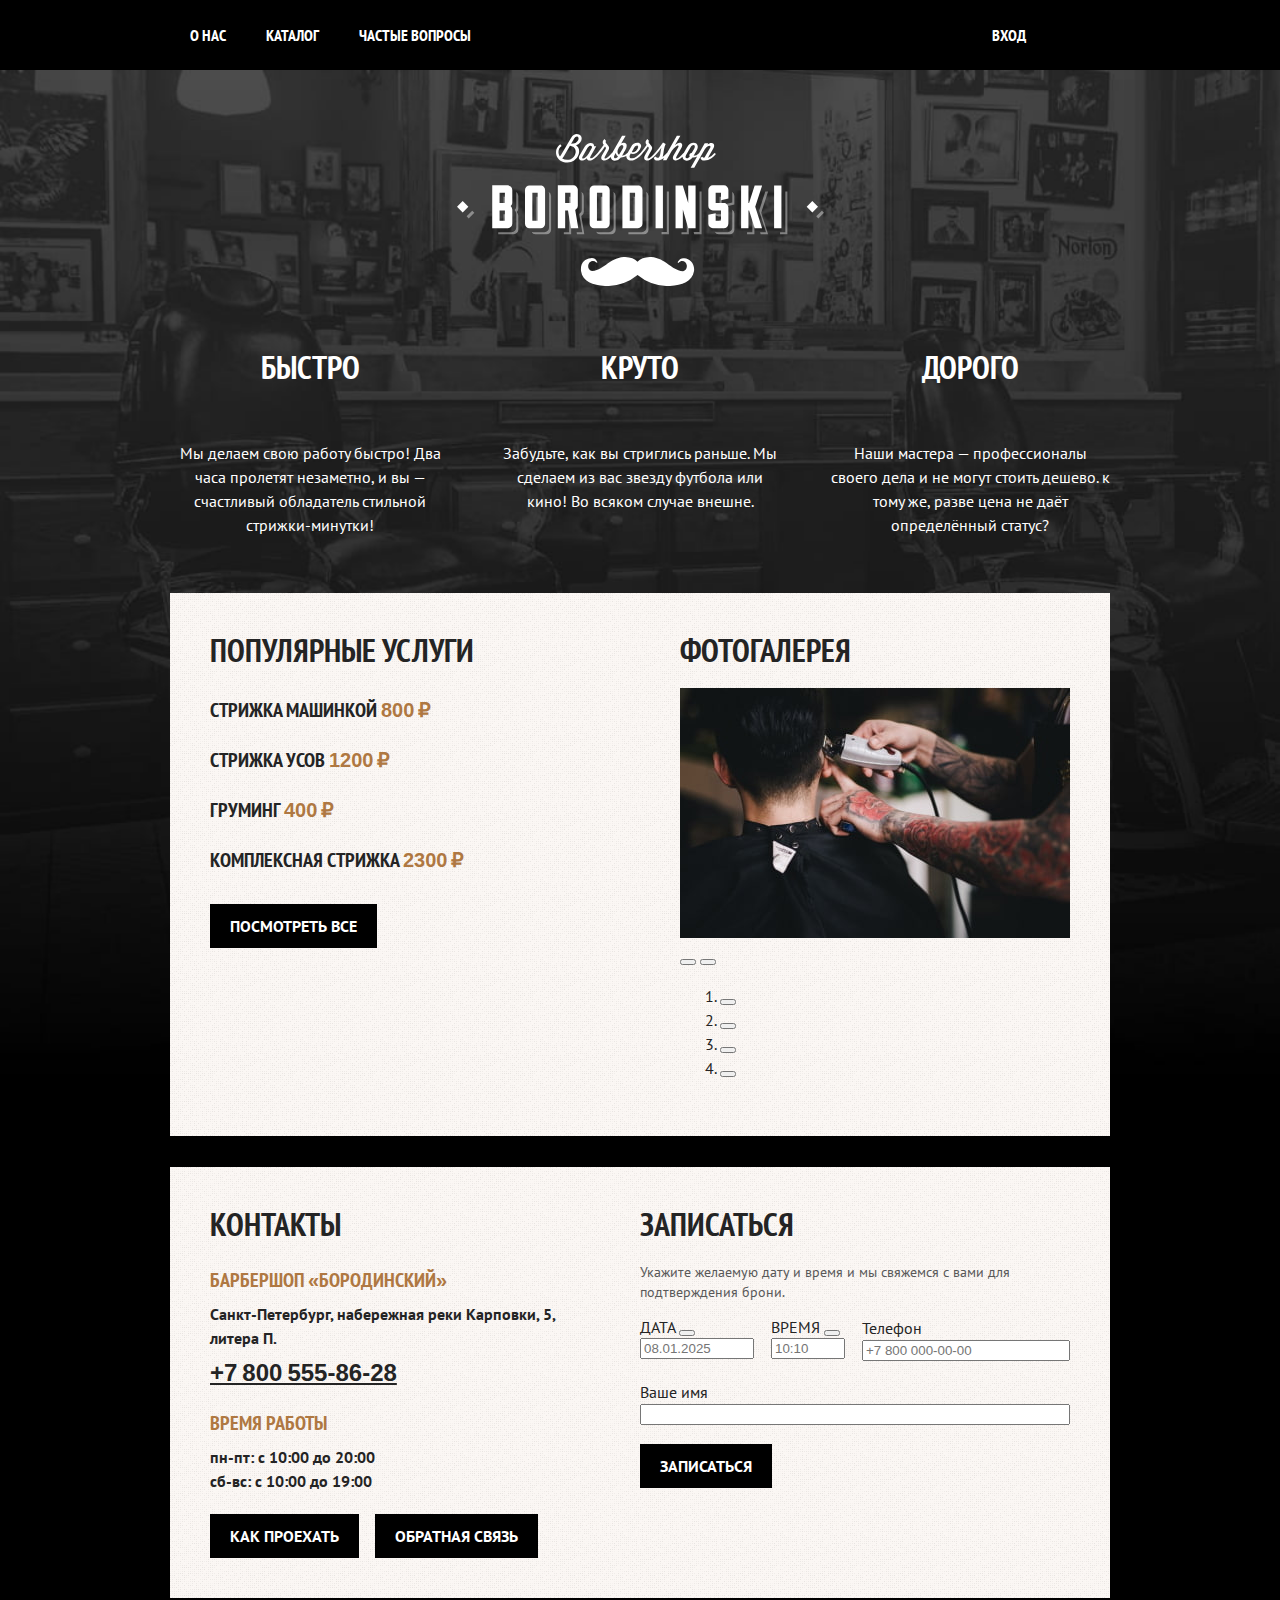
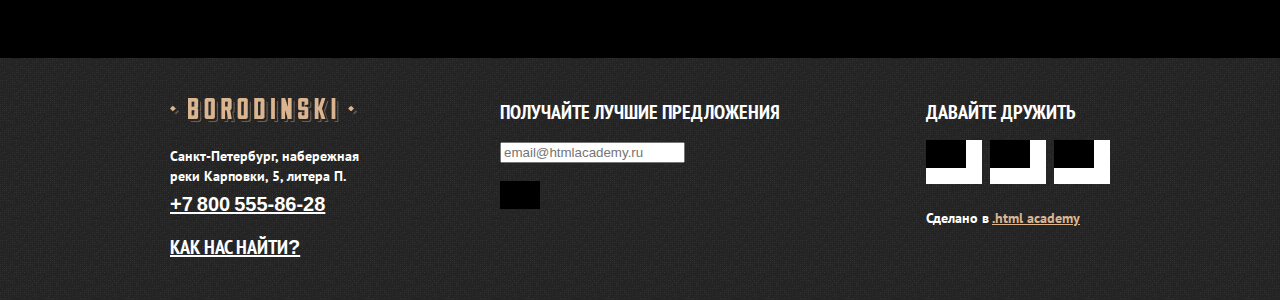
==== index.html @ 22f0affa "Update styles index.html and add icons site" ====
<!DOCTYPE html>
<html lang="ru">

<head>
  <meta charset="utf-8">
  <title>HTML Academy: Barbershop</title>
  <link rel="stylesheet" href="styles/style.css">
</head>

<body>
  <header class="page-header">
    <nav class="navigation">
      <ul class="navigation-list">
        <li class="navigation-item">
          <a class="navigation-link" href="about.html">О нас</a>
        </li>
        <li class="navigation-item">
          <a class="navigation-link" href="catalog.html">Каталог</a>
        </li>
        <li class="navigation-item">
          <a class="navigation-link" href="faq.html">Частые вопросы</a>
        </li>
      </ul>
      <ul class="navigation-list navigation-user">
        <li class="navigation-item">
          <a class="navigation-link" href="#">
            <span class="visually-hidden">Поиск</span>
          </a>
        </li>
        <li class="navigation-item">
          <a class="navigation-link" href="#">
            <span class="visually-hidden">Корзина</span>
          </a>
        </li>
        <li class="navigation-item">
          <a class="navigation-link" href="#">Вход</a>
        </li>
      </ul>
    </nav>
  </header>
  <main class="main-index main-container">
    <div class="page-container">
      <h1 class="visually-hidden">Барбершоп &laquo;Бородинский&raquo;</h1>
      <img class="logo" src="img/logo/logo-full-white.svg" width="367" height="152"
        alt="Логотип Барбершопа Бородинский">
      <section class="adventages">
        <h2 class="visually-hidden">Преимущества</h2>
        <ul class="adventages-list">
          <li class="adventages-item">
            <h3 class="adventages-title">Быстро</h3>
            <p class="adventages-description">Мы делаем свою работу быстро! Два часа пролетят незаметно, и вы —
              счастливый обладатель стильной стрижки-минутки!</p>
          </li>
          <li class="adventages-item">
            <h3 class="adventages-title">Круто</h3>
            <p class="adventages-description">Забудьте, как вы стриглись раньше. Мы сделаем из вас звезду футбола или
              кино!
              Во всяком случае внешне.</p>
          </li>
          <li class="adventages-item">
            <h3 class="adventages-title">Дорого</h3>
            <p class="adventages-description">Наши мастера — профессионалы своего дела и не могут стоить дешево. к тому
              же, разве цена не даёт определённый статус?</p>
          </li>
        </ul>
      </section>
      <div class="index-columns">
        <section class="services">
          <h2 class="services-title">Популярные услуги</h2>
          <ul class="services-list">
            <li class="services-item">
              <span class="services-name">Стрижка машинкой</span>
              <b class="services-price">800 ₽</b>
            </li>
            <li class="services-item">
              <span class="services-name">Стрижка усов</span>
              <b class="services-price">1200 ₽</b>
            </li>
            <li class="services-item">
              <span class="services-name">Груминг</span>
              <b class="services-price">400 ₽</b>
            </li>
            <li class="services-item">
              <span class="services-name">Комплексная стрижка</span>
              <b class="services-price">2300 ₽</b>
            </li>
          </ul>
          <a class="button button-all" href="#">Посмотреть все</a>
        </section>
        <section class="gallery">
          <h2 class="gallery-title">Фотогалерея</h2>
          <img class="slider-image" src="img/gallery/gallery.jpg" width="390" height="250" alt="Примеры работ">
          <button class="slider-button slider-prev" type="button">
            <span class="visually-hidden">Предыдущее фото</span>
          </button>
          <button class="slider-button slider-next" type="button">
            <span class="visually-hidden">Следующее фото</span>
          </button>
          <ol class="slider-pagination">
            <li class="slider-pagination-item">
              <button class="slider-pagination-button slider-pagination-button-current" type="button">
                <span class="visually-hidden">1 фото</span>
              </button>
            </li>
            <li class="slider-pagination-item">
              <button class="slider-pagination-button" type="button">
                <span class="visually-hidden">2 фото</span>
              </button>
            </li>
            <li class="slider-pagination-item">
              <button class="slider-pagination-button" type="button">
                <span class="visually-hidden">3 фото</span>
              </button>
            </li>
            <li class="slider-pagination-item">
              <button class="slider-pagination-button" type="button">
                <span class="visually-hidden">4 фото</span>
              </button>
            </li>
          </ol>
        </section>
      </div>
      <div class="index-columns">
        <section class="contacts">
          <h2 class="contacts-title">Контакты</h2>
          <h3 class="contacts-subtitle">Барбершоп &laquo;Бородинский&raquo;</h3>
          <adress class="contacts-adress">
            <p class="contacts-adress-text">Санкт-Петербург, набережная реки Карповки, 5, литера&nbsp;П.</p>
            <a class="contacts-phone" href="tel:88005558628">+7&nbsp;800 555-86-28</a>
          </adress>
          <h3 class="contacts-subtitle">Время работы</h3>
          <ul class="contacts-shedule">
            <li class="contacts-shedule-item">пн-пт: с
              <time datetime="10:00+03:00">10:00</time> до
              <time datetime="20:00+03:00">20:00</time>
            </li>
            <li class="contacts-shedule-item">сб-вс: с
              <time datetime="10:00+03:00">10:00</time> до
              <time datetime="19:00+03:00">19:00</time>
            </li>
          </ul>
          <p class="contacts-buttons">
            <a class="button" href="#">Как проехать</a>
            <a class="button button-feedback" href="#">Обратная связь</a>
          </p>
        </section>
        <section class="appointment">
          <h2 class="appointment-title">Записаться</h2>
          <p class="appointment-text">Укажите желаемую дату и время и мы свяжемся с вами для подтверждения брони.</p>
          <form class="appointment-form" action="https://echo.htmlacademy.ru/" method="post">
            <p class="field-group appointment-form-date">
              <span class="form-label form-label-icon">
                <label for="appointment-date">Дата</label>
                <button class="info" type="button">
                  <span class="visually-hidden">Посмотреть дополнительную информацию</span>
                </button>
              </span>
              <input id="appointment-date" type="text" name="appointment-date" placeholder="08.01.2025">
            </p>
            <p class="field-group appointment-form-time">
              <span class="form-label form-label-icon">
                <label for="appointment-time">Время</label>
                <button class="info" type="button">
                  <span class="visually-hidden">Посмотреть дополнительную информацию</span>
                </button>
              </span>
              <input id="appointment-time" type="text" name="appointment-time" placeholder="10:10">
            </p>
            <p class="field-group appointment-form-phone">
              <label for="appointment-phone">Телефон</label>
              <input id="appointment-phone" type="text" name="appointment-phone" placeholder="+7 800 000-00-00">
            </p>
            <p class="field-group appointment-form-name">
              <label for="appointment-name">Ваше имя</label>
              <input id="appointment-name" type="text" name="appointment-name">
            </p>
            <button class="button appointment-submit" type="submit">Записаться</button>
          </form>
        </section>
      </div>
    </div>
  </main>
  <footer class="page-footer">
    <div class="page-footer-container">
      <section class="footer-contacts">
        <h2 class="visually-hidden">Контакты</h2>
        <img class="footer-contacts-logo" src="img/logo/logo-short-light.png" width="187" height="24"
          alt="Логотип Барбершопа Бородинский">
        <adress class="footer-contacts-adress">
          <p class="about-text">Санкт-Петербург, набережная реки Карповки, 5, литера&nbsp;П.</p>
          <a class="footer-contacts-adress-phone" href="tel:88005558628">+7&nbsp;800 555-86-28</a>
        </adress>
        <a class="footer-contacts-map-link" href="#">Как нас найти?</a>
      </section>
      <section class="newsletter">
        <h2 class="page-footer-title">Получайте лучшие предложения</h2>
        <form class="newsletter-form" action="https://echo.htmlacademy.ru/" method="post">
          <p class="newsletter-email">
            <label class="visually-hidden" for="newsletter-email">Email</label>
            <input class="field" id="newsletter-email" type="email" name="newsletter-email"
              placeholder="email@htmlacademy.ru" required>
          </p>
          <button class="button newsletter-button" type="submit">
            <span class="visually-hidden">Отправить</span>
          </button>
        </form>
      </section>
      <section class="footer-social">
        <h2 class="page-footer-title">Давайте дружить</h2>
        <ul class="footer-social-list">
          <li class="footer-social-item">
            <a class="button" href="#">
              <span class="visually-hidden">Твиттер</span>
            </a>
          </li>
          <li class="footer-social-item">
            <a class="button" href="#">
              <span class="visually-hidden">ВКонтакте</span>
            </a>
          </li>
          <li class="footer-social-item">
            <a class="button" href="#">
              <span class="visually-hidden">Инстаграм</span>
            </a>
          </li>
        </ul>
        <p class="about-text">Сделано в <a class="htmlacademy-link" href="https://htmlacademy.ru/">.html academy</a></p>
      </section>
    </div>
  </footer>
</body>

</html>
---- styles/style.css ----
@font-face {
  font-family: "PT Sans";
  font-style: normal;
  font-weight: 400;
  src: url(../fonts/ptsans/ptsans-400.woff2) format("woff2");
  font-display: swap;

}

@font-face {
  font-family: "PT Sans";
  font-style: bold;
  font-weight: 700;
  src: url(../fonts/ptsans/ptsans-700.woff2) format("woff2");
  font-display: swap;
}

@font-face {
  font-family: "PT Sans";
  font-style: italic;
  font-weight: 400;
  src: url(../fonts/ptsans/ptsans-400-italic.woff2) format("woff2");
}

@font-face {
  font-family: "PT Sans";
  font-style: italic;
  font-weight: 700;
  src: url(../fonts/ptsans/ptsans-700-italic.woff2) format("woff2");
  font-display: swap;
}

@font-face {
  font-family: "PT Sans Narrow";
  font-style: normal;
  font-weight: 700;
  src: url(../fonts/ptsans/ptsansNarrow-700.woff2) format("woff2");
  font-display: swap;
}

html {
  height: 100%;
}

body {
  /* width: 1020px; */
  min-height: 100%;
  display: flex;
  flex-direction: column;
  margin: 0 auto;
  font-family: "PT Sans", sans-serif;
  font-size: 16px;
  line-height: 24px;
  color: #242424;
  background-color: #FBF7F4;
}

.visually-hidden {
  position: absolute;
  width: 1px;
  height: 1px;
  margin: -1px;
  padding: 0;
  border: 0;
  clip: rect(0 0 0 0);
  overflow: hidden;
}

.button {
  display: inline-block;
  padding: 14px 20px;
  border: none;
  font-family: inherit;
  font-size: 16px;
  line-height: 16px;
  font-weight: 700;
  text-align: center;
  color: #ffffff;
  background-color: #000000;
  text-decoration: none;
  text-transform: uppercase;
  cursor: pointer;
}

.button-light {
  color: #242424;
  background-color: #FFFFFF;
}

.button + .button {
  margin-left: 12px;
}

.page-header {
  color: #ffffff;
  background-color: #000000;
}

.navigation {
  display: flex;
  align-items: center;
  width: 940px;
  margin: 0 auto;
}

.navigation-logo {
  width: 140px;
  margin-right: 100px;
}

.navigation-list {
  display: flex;
  flex-wrap: wrap;
  align-content: center;
  list-style-type: none;
  width: 430px;
  margin: 0;
  padding: 0;
}


.navigation-user {
  max-width: 250px;
  margin-left: auto;
}

.navigation-user .navigation-link {
  min-width: 16px;
  min-height: 22px;
}

.navigation-link {
  display: block;
  padding: 24px 20px;
  font-family: "PT Sans Narrow", sans-serif;
  font-weight: 700;
  line-height: 22px;
  text-align: center;
  color: inherit;
  background-color: inherit;
  text-decoration: none;
  text-transform: uppercase;
}

.main-container {
  flex-grow: 1;
  padding-top: 64px;
  padding-bottom: 60px;
}

.main-index {
  color: #ffffff;
  background-color: #000000;
  background-image: url(../img/bg/alwin-kroon.jpg);
  background-size: 100% auto;
  background-repeat: no-repeat;
}

.main-inner {
  padding-top: 40px;
  color: #242424;
  background-color: #FBF7F4;
  background-image: url(../img/bg/noisy-texture-80x80.png);
}

.page-container {
  width: 940px;
  margin: 0 auto;
}

.logo {
  display: block;
  margin: 0 auto 64px;
}

.adventages {
  margin-bottom: 56px;
}

.adventages-list {
  margin: 0;
  padding: 0;
  list-style-type: none;
  display: flex;
  justify-content: space-between;
  text-align: center;
}

.adventages-item {
  width: 280px;
}

.adventages-title {
  margin: 0 0 56px;
  font-family: "PT Sans Narrow", sans-serif;
  font-size: 32px;
  line-height: 35px;
  text-transform: uppercase;
}

.adventages-description {
  margin: 0;
}

.index-columns {
  display: flex;
  justify-content: space-between;
  margin-bottom: 31px;
  padding: 40px;
  color: #242424;
  background-color: #FBF7F4;
  background-image: url(../img/bg/noisy-texture-80x80.png);
}

.index-columns:last-of-type {
  margin-bottom: 0;
}

.services {
  width: 390px;
  text-transform: uppercase;
}

.services-title {
  font-family: "PT Sans Narrow", sans-serif;
  margin: 0;
  margin-bottom: 28px;
  font-size: 32px;
  font-weight: 700;
  line-height: 35px;
}

.services-list {
  font-family: "PT Sans Narrow", sans-serif;
  margin: 0;
  margin-bottom: 30px;
  padding: 0;
  list-style-type: none;
  font-size: 20px;
  line-height: 28px;
  font-weight: 700;
}

.services-item:not(:last-of-type) {
  margin-bottom: 22px;
}

.services-price {
  color: #AF7842;
}

.gallery {
  width: 390px;
}

.gallery-title {
  margin: 0;
  margin-bottom: 20px;
  font-family: "PT Sans Narrow", sans-serif;
  font-size: 32px;
  font-weight: 700;
  line-height: 35px;
  text-transform: uppercase;
}

.contacts {
  width: 350px;
  font-weight: 700;
}

.contacts-title {
  margin: 0;
  margin-bottom: 24px;
  font-family: "PT Sans Narrow", sans-serif;
  font-size: 32px;
  line-height: 35px;
  font-weight: 700;
  text-transform: uppercase;
}

.contacts-subtitle {
  margin-top: 0;
  margin-bottom: 8px;
  font-family: "PT Sans Narrow", sans-serif;
  font-size: 20px;
  line-height: 28px;
  text-transform: uppercase;
  color: #AF7842;
}

.contacts-subtitle:not(:first-of-type) {
  margin-top: 22px;
}

.contacts-adress {
  font-style: normal;
}

.contacts-adress-text {
  margin: 0;
  margin-bottom: 8px;
}

.contacts-phone {
  font-family: "PT Sans Narrow", sans-serif;
  font-size: 24px;
  line-height: 29px;
  text-decoration-line: underline;
  text-transform: uppercase;
  color: #242424;
}

.contacts-shedule {
  margin: 0;
  padding: 0;
  list-style-type: none;
}

.contacts-buttons {
  margin-top: 21px;
  margin-bottom: 0;
}

.appointment {
  width: 430px;
}

.appointment-title {
  margin: 0;
  margin-bottom: 20px;
  font-family: "PT Sans Narrow", sans-serif;
  font-size: 32px;
  line-height: 35px;
  font-weight: 700;
  text-transform: uppercase;
}

.appointment-text {
  margin-top: 0;
  font-size: 14px;
  line-height: 20px;
  color: #595959;
}

.appointment-form {
  display: grid;
  grid-template-columns: 114px 74px 208px;
  gap: 19px 17px;
}

.field-group {
  margin: 0;
  display: flex;
  flex-direction: column;
}

.form-label {
  font-size: 16px;
  line-height: 22px;
  text-transform: uppercase;
}

.appointment-form-name {
  grid-column: 1/-1;
}

.appointment-submit {
  grid-column: 1/-1;
  justify-self: start;
}

.page-footer {
  font-size: 14px;
  font-weight: 700;
  color: #ffffff;
  background-color: #242424;
  background-image: url(../img/bg/noisy-texture-80x80.png);
  background-repeat: repeat;
}

.page-footer a {
  color: #ffffff;
}

.page-footer-container {
  display: flex;
  width: 940px;
  margin: 0 auto;
  padding: 40px 0;
}

.footer-contacts {
  width: 200px;
  margin-right: 130px;
}

.footer-contacts-logo {
  display: block;
  margin-bottom: 24px;
}

.footer-contacts-adress {
  font-style: normal;
}

.footer-contacts-adress p {
  margin-top: 0;
  margin-bottom: 4px;
  font-size: 14px;
  line-height: 20px;
  font-weight: 700;
  color: #ffffff;
}

.footer-contacts-adress-phone {
  font-family: "PT Sans Narrow", sans-serif;
  font-size: 20px;
  font-weight: 700;
  line-height: 28px;
  text-decoration: underline;
  text-transform: uppercase;
}

.footer-contacts-map-link {
  display: block;
  margin-top: 16px;
  font-family: "PT Sans Narrow", sans-serif;
  font-size: 20px;
  font-weight: 700;
  line-height: 26px;
  text-decoration: underline;
  text-transform: uppercase;
}

.footer-social {
  max-width: 190px;
  margin-left: auto;
}

.footer-social-list {
  display: flex;
  flex-wrap: wrap;
  margin: 0;
  padding: 0;
  list-style-type: none;
}

.footer-social-item {
  width: 56px;
  height: 44px;
  margin-right: 8px;
  margin-bottom: 8px;
  background-color: #fff;
}

.footer-social-item:nth-of-type(3n) {
  margin-right: 0;
}

.page-footer-title {
  margin-top: 0;
  margin-bottom: 14px;
  font-family: "PT Sans Narrow", sans-serif;
  font-size: 20px;
  line-height: 28px;
  font-weight: 700;
  color: #ffffff;
  text-transform: uppercase;
}

.page-footer .htmlacademy-link {
  font-size: 14px;
  color: #DBB590;
}

.inner-header-title {
  margin: 0 0 15px;
  font-size: 32px;
  line-height: 35px;
  text-transform: uppercase;
}

.breadcrumbs {
  display: flex;
  flex-wrap: wrap;
  margin: 0;
  padding: 0;
  list-style-type: none;
  color: #242424;
}

.breadcrumbs-item:not(:last-of-type) {
  margin-right: 30px;
}

.breadcrumbs-link {
  color: inherit;
  font-family: inherit;
  font-size: 16px;
  line-height: 22px;
  font-weight: 400;
}

.catalog-products {
  display: flex;
}

.catalog-filter {
  width: 220px;
  margin-right: 20px;
}

.catalog-filter-title {
  font-size: 20px;
  line-height: 28px;
  font-weight: 700;
  color: #000000;
  text-transform: uppercase;
}

.control-label {
  font-weight: 700;
}

.catalog-right-column {
  width: 700px;
}

.sorting-container {
  display: flex;
  flex-wrap: wrap;
  align-items: center;
  padding: 16px;
  color: #242424;
  background-color: #FFFFFF;
}

.sorting-type {
  margin-right: auto;
}

.sorting-container .button {
  width: 56px;
  height: 44px;
}

.product-list {
  display: grid;
  grid-template-columns: repeat(3, 220px);
  gap: 20px;
  margin: 0;
  padding: 0;
  list-style-type: none;
}

.product-card {
  display: grid;
  grid-template-columns: 16px 188px 16px;
  grid-template-rows: 200px min-content auto min-content 16px;
  background-color: #FFFFFF;
}

.product-card > * {
  grid-column: 2/3;
}

.product-card-image-link {
  grid-column: 1/-1;
}

.product-card-image {
  min-height: 100%;
  object-fit: cover;
}

.product-card-title-link {
  text-decoration: none;
  margin-top: 16px;
  margin-bottom: 8px;
}

.product-card-title {
  margin: 0;
  color: #000000;
  font-weight: 700;
}

.product-card-price {
  font-family: "PT Sans Narrow", sans-serif;
  font-size: 24px;
  line-height: 29px;
  font-weight: 700;
  text-transform: uppercase;
  color: #814B18;
}

.product-card-button {
  margin-top: 16px;
  padding: 14px 65px;
}

.pagination-container {
  display: flex;
  padding: 16px;
  background-color: #FFFFFF;
}

.pagination {
  display: flex;
  flex-wrap: wrap;
  margin: 0;
  padding: 0;
  list-style-type: none;
}

.pagination-item {
  padding: 0;
  margin-right: 8px;
}

.pagination-item:last-of-type {
  margin-right: 0;
}

.pagination-link {
  display: block;
  width: 50px;
  height: 44px;
  color: #FFFFFF;
  background-color: #000000;
  text-decoration: none;
  text-transform: uppercase;
  line-height: 16px;
  font-weight: 700;
  padding: 14px 20px;
  box-sizing: border-box;
}

.pagination-current {
  color: #242424;
  background-color: #FFFFFF;
}

.pagination-disabled {
  background-color: #595959;
}

.pagination-show-more {
  margin-left: auto;
  padding: 14px 20px;
}

.pagination-prev,
.pagination-next {
  position: relative;
}
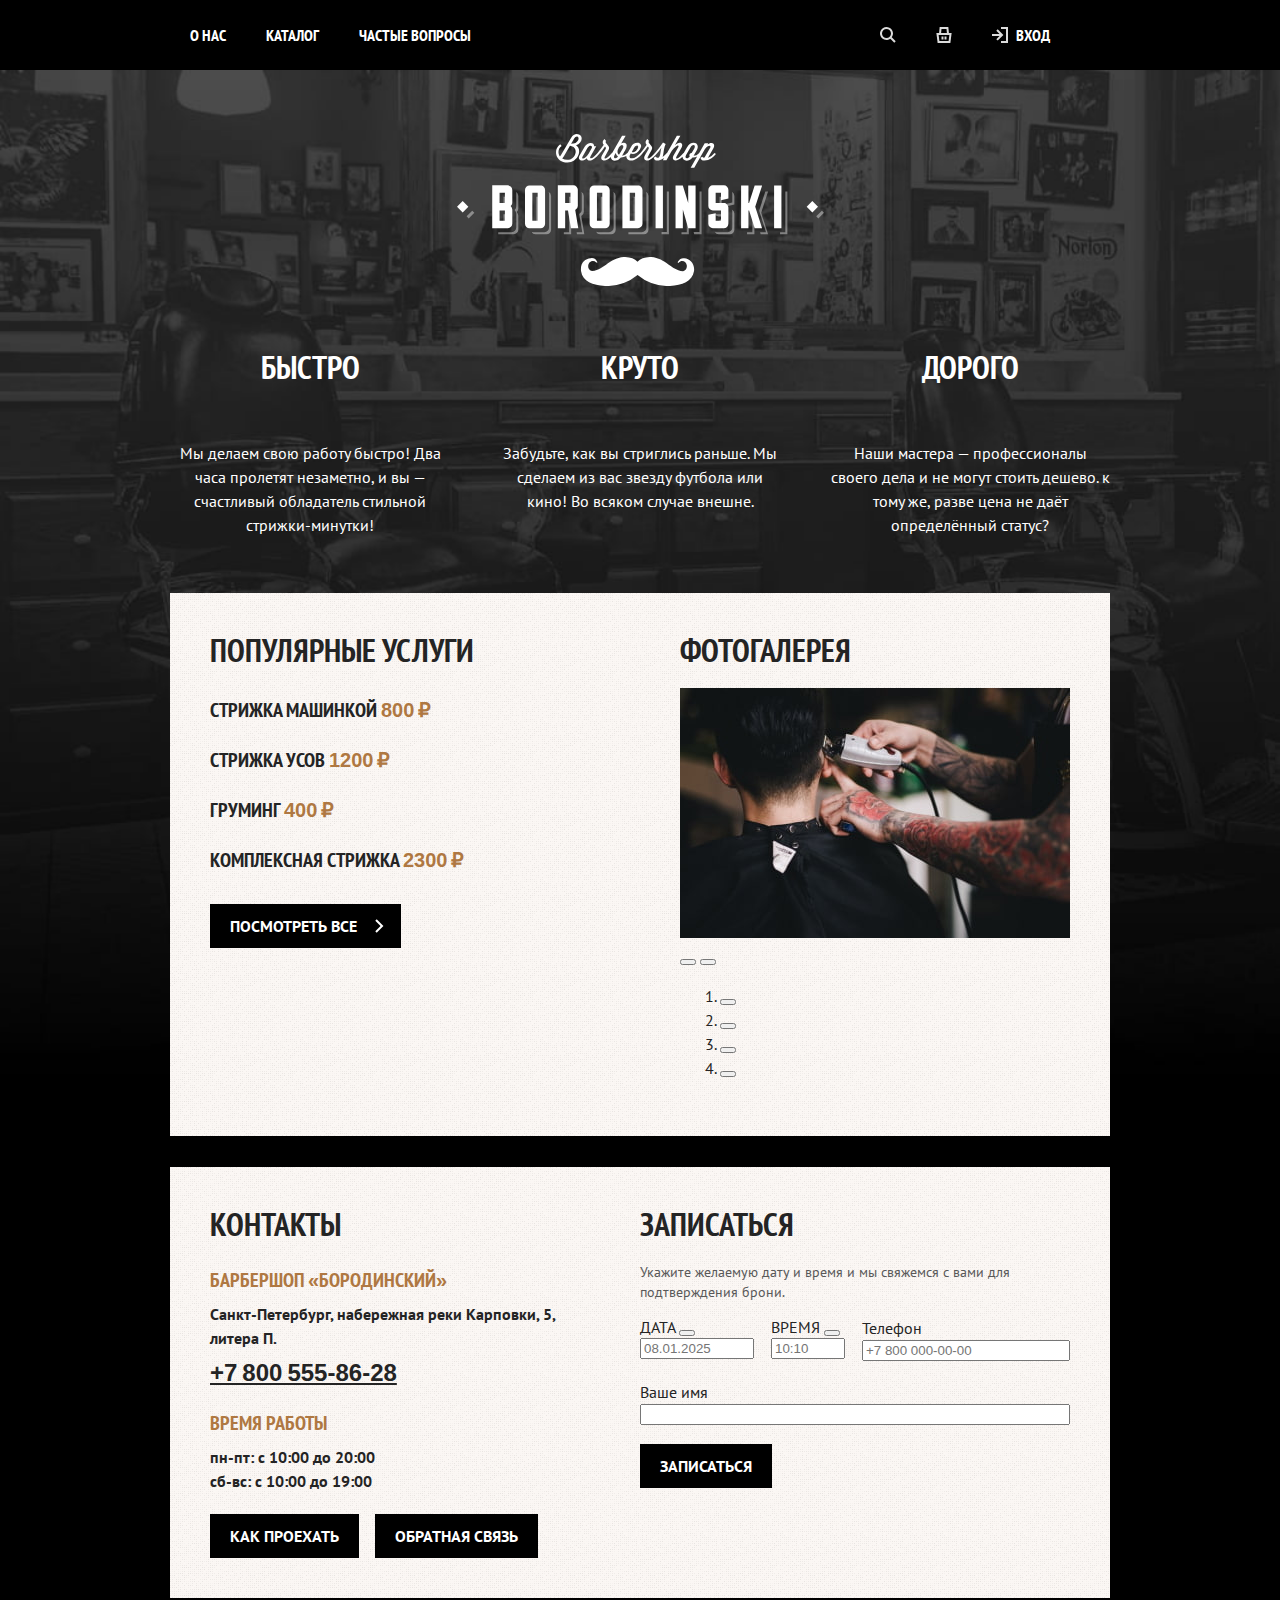
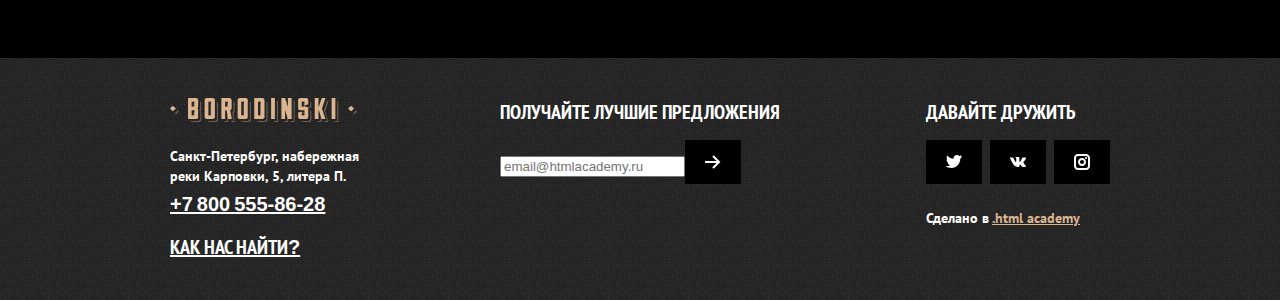
==== commit a2dea90d: "Update icons and styles for navigation index.html" ====
--- a/index.html
+++ b/index.html
@@ -24,16 +24,29 @@
       <ul class="navigation-list navigation-user">
         <li class="navigation-item">
           <a class="navigation-link" href="#">
+            <svg class="navigation-icon" aria-hidden="true" focusable="false" width="16" height="16" xmlns="http://www.w3.org/2000/svg">
+              <path fill-rule="evenodd" clip-rule="evenodd"
+                d="M11 6.5a4.5 4.5 0 1 1-9 0 4.5 4.5 0 0 1 9 0Zm-.67 5.25a6.5 6.5 0 1 1 1.41-1.41l3.97 3.95-1.42 1.42-3.96-3.96Z" />
+            </svg>
             <span class="visually-hidden">Поиск</span>
           </a>
         </li>
         <li class="navigation-item">
           <a class="navigation-link" href="#">
+            <svg class="navigation-icon" aria-hidden="true" focusable="false" width="16" height="16" xmlns="http://www.w3.org/2000/svg">
+              <path fill-rule="evenodd" clip-rule="evenodd"
+                d="M3.09068 6L3.5759 0.90519L3.66211 0H4.5714H11.4285H12.3378L12.424 0.905191L12.9093 6H14.5H15.6328L15.4922 7.12403L14.4922 15.124L14.3828 16H13.5H2.49997H1.61719L1.50769 15.124L0.507692 7.12403L0.367188 6H1.49997H3.09068ZM5.09973 6H10.9002L10.5193 2H5.48068L5.09973 6ZM3.38275 14L2.63275 8H13.3672L12.6172 14H3.38275ZM8.49997 9.5V12.5H10.5V9.5H8.49997ZM5.49997 12.5L5.49997 9.5H7.49997L7.49997 12.5H5.49997Z" />
+            </svg>
             <span class="visually-hidden">Корзина</span>
           </a>
         </li>
         <li class="navigation-item">
-          <a class="navigation-link" href="#">Вход</a>
+          <a class="navigation-link navigation-link-login" href="#">
+            <svg class="navigation-icon" aria-hidden="true" focusable="false" width="16" height="16" xmlns="http://www.w3.org/2000/svg">
+              <path fill-rule="evenodd" clip-rule="evenodd" d="M9 2h5v12H9v2h7V0H9v2zM4.293 3.707L7.536 6.95H0v2h7.536l-3.243 3.242 1.414 1.415 4.95-4.95.707-.707-.707-.707-4.95-4.95-1.414 1.414z"/>
+            </svg>
+            Вход
+          </a>
         </li>
       </ul>
     </nav>
@@ -209,17 +222,17 @@
         <h2 class="page-footer-title">Давайте дружить</h2>
         <ul class="footer-social-list">
           <li class="footer-social-item">
-            <a class="button" href="#">
+            <a class="footer-social-link footer-social-tw" href="#">
               <span class="visually-hidden">Твиттер</span>
             </a>
           </li>
           <li class="footer-social-item">
-            <a class="button" href="#">
+            <a class="footer-social-link footer-social-vk" href="#">
               <span class="visually-hidden">ВКонтакте</span>
             </a>
           </li>
           <li class="footer-social-item">
-            <a class="button" href="#">
+            <a class="footer-social-link footer-social-inst" href="#">
               <span class="visually-hidden">Инстаграм</span>
             </a>
           </li>
--- a/styles/style.css
+++ b/styles/style.css
@@ -103,6 +103,16 @@
   margin: 0 auto;
 }
 
+.navigation-icon {
+  position: absolute;
+  top: 0;
+  right: 0;
+  bottom: 0;
+  left: 0;
+  margin: auto;
+  fill: #dbdbdb;
+}
+
 .navigation-logo {
   width: 140px;
   margin-right: 100px;
@@ -130,6 +140,7 @@
 }
 
 .navigation-link {
+  position: relative;
   display: block;
   padding: 24px 20px;
   font-family: "PT Sans Narrow", sans-serif;
@@ -140,6 +151,16 @@
   background-color: inherit;
   text-decoration: none;
   text-transform: uppercase;
+}
+
+.navigation-link-login {
+  padding-left: 44px;
+}
+
+.navigation-link-login .navigation-icon {
+  right: auto;
+  left: 20px;
+  margin: auto 0;
 }
 
 .main-container {
@@ -249,6 +270,11 @@
   color: #AF7842;
 }
 
+.button-all {
+  padding-right: 44px;
+  background: #000000 url("../img/icons/arrow-right-white.svg") no-repeat center right 14px / 16px 16px;
+}
+
 .gallery {
   width: 390px;
 }
@@ -435,6 +461,17 @@
 .footer-social {
   max-width: 190px;
   margin-left: auto;
+}
+
+.page-footer-title {
+  margin-top: 0;
+  margin-bottom: 14px;
+  font-family: "PT Sans Narrow", sans-serif;
+  font-size: 20px;
+  line-height: 28px;
+  font-weight: 700;
+  color: #ffffff;
+  text-transform: uppercase;
 }
 
 .footer-social-list {
@@ -457,15 +494,35 @@
   margin-right: 0;
 }
 
-.page-footer-title {
-  margin-top: 0;
-  margin-bottom: 14px;
-  font-family: "PT Sans Narrow", sans-serif;
-  font-size: 20px;
-  line-height: 28px;
-  font-weight: 700;
-  color: #ffffff;
-  text-transform: uppercase;
+.footer-social-link {
+  display: block;
+  height: 44px;
+  background-color: #000000;
+  background-repeat: no-repeat;
+  background-position: center;
+  background-size: 16px 16px;
+}
+
+.footer-social-tw {
+  background-image: url("../img/icons/social/twitter.svg");
+}
+
+.footer-social-vk {
+  background-image: url("../img/icons/social/vk.svg");
+}
+
+.footer-social-inst {
+  background-image: url("../img/icons/social/instagram.svg");
+}
+
+.newsletter-form {
+  display: flex;
+}
+
+.newsletter-button {
+  width: 56px;
+  height: 44px;
+  background: #000000 url("../img/icons/arrow-tail-right-white.svg") no-repeat center / 16px 16px;
 }
 
 .page-footer .htmlacademy-link {
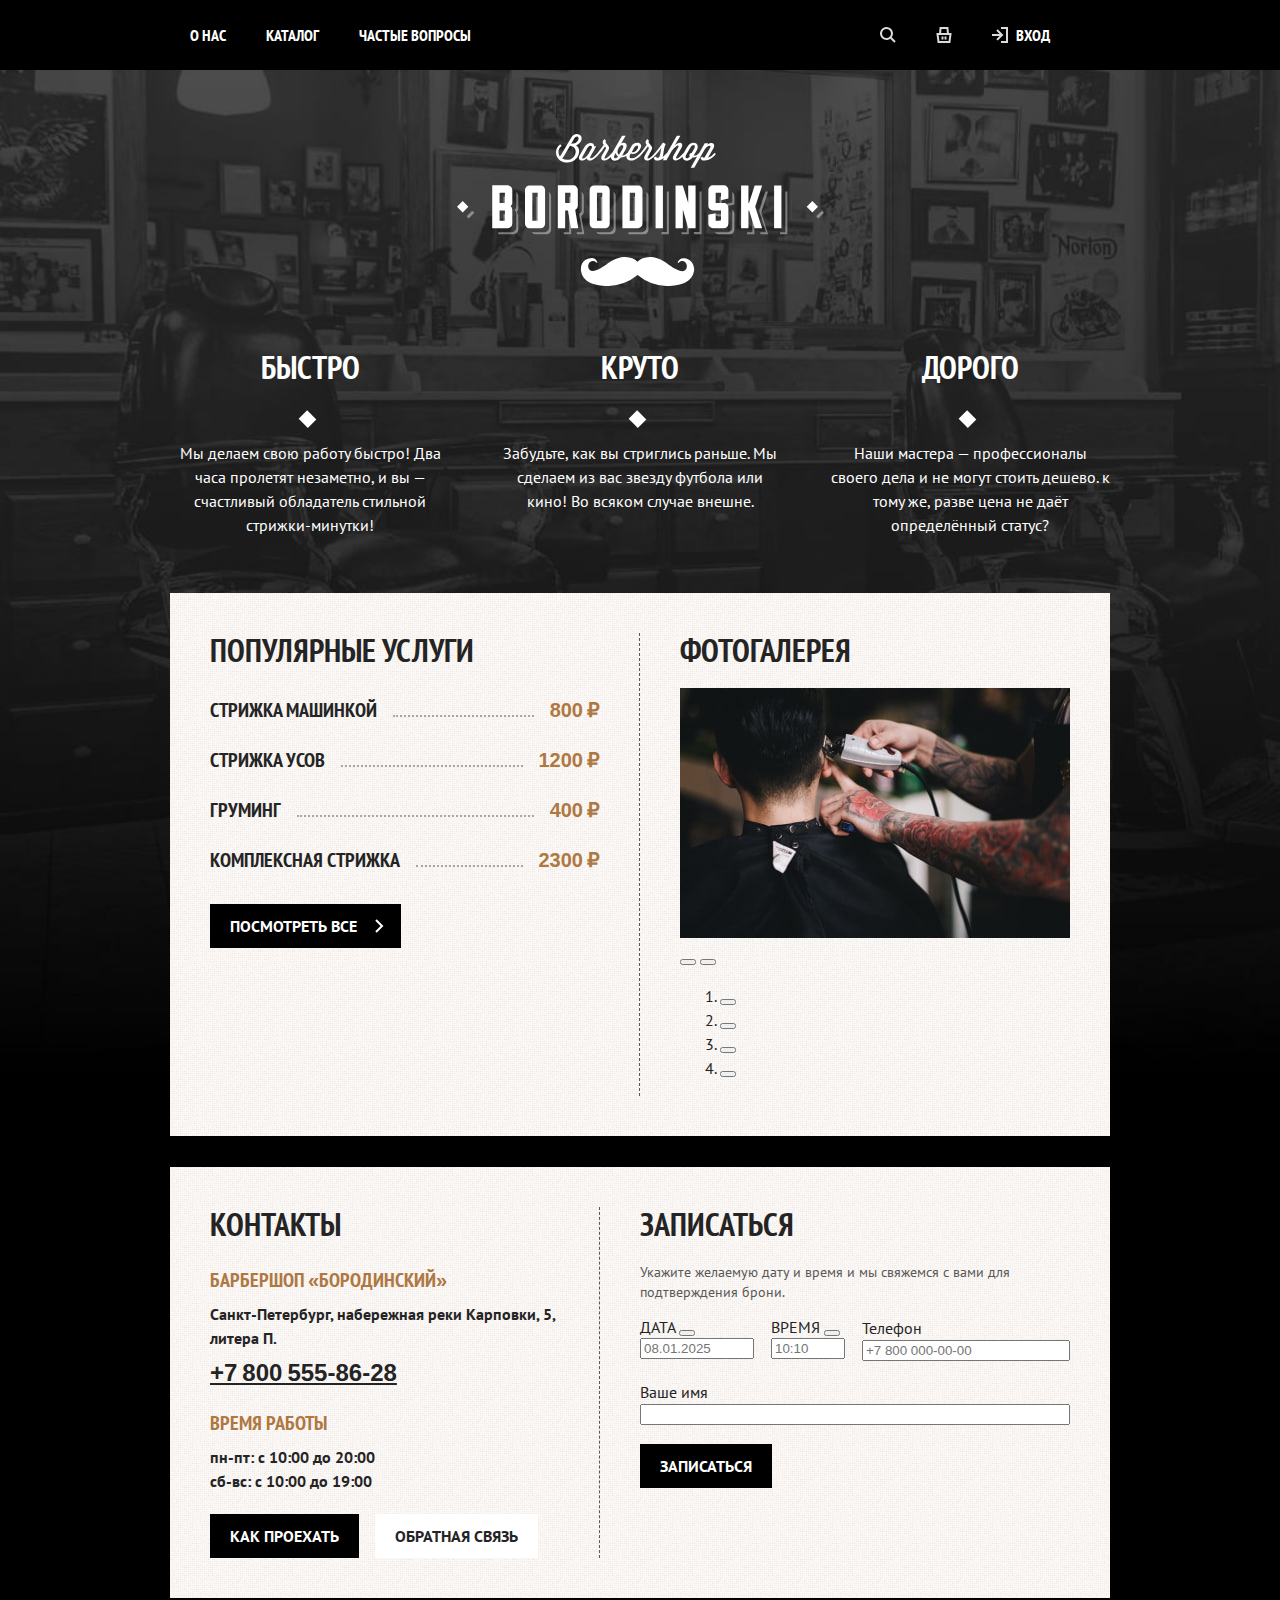
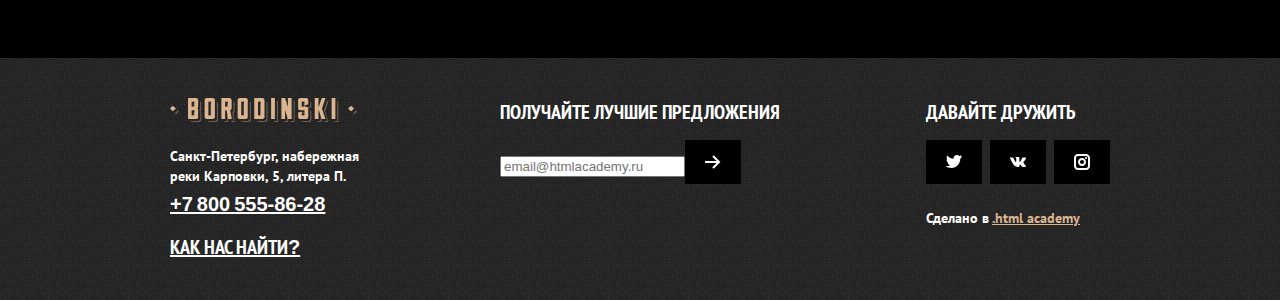
==== commit 5885d1f8: "Over tasks 7.13 and 7.14 (finished decorative elements index & catalog html)" ====
--- a/index.html
+++ b/index.html
@@ -82,15 +82,15 @@
           <h2 class="services-title">Популярные услуги</h2>
           <ul class="services-list">
             <li class="services-item">
-              <span class="services-name">Стрижка машинкой</span>
+              Стрижка машинкой
               <b class="services-price">800 ₽</b>
             </li>
             <li class="services-item">
-              <span class="services-name">Стрижка усов</span>
+              Стрижка усов
               <b class="services-price">1200 ₽</b>
             </li>
             <li class="services-item">
-              <span class="services-name">Груминг</span>
+              Груминг
               <b class="services-price">400 ₽</b>
             </li>
             <li class="services-item">
--- a/styles/style.css
+++ b/styles/style.css
@@ -68,6 +68,7 @@
 
 .button {
   display: inline-block;
+  box-sizing: border-box;
   padding: 14px 20px;
   border: none;
   font-family: inherit;
@@ -80,6 +81,32 @@
   text-decoration: none;
   text-transform: uppercase;
   cursor: pointer;
+}
+
+.button:focus,
+.footer-social-link:focus,
+.card-grid-toggle:focus,
+.pagination-link:not(.pagination-disabled):focus {
+  background-color: #814B18;
+  box-shadow: inset 0 0 0 2px #DBB590;
+  outline: none;
+}
+
+.button:hover,
+.footer-social-link:hover,
+.card-grid-toggle:hover,
+.pagination-link:not(.pagination-disabled):hover {
+  background-color: #814B18;
+}
+
+.button:disabled {
+  color: #E7E7E7;
+  background-color: #595959;
+}
+
+.button:disabled:hover {
+  outline: none;
+  cursor: default;
 }
 
 .button-light {
@@ -128,17 +155,6 @@
   padding: 0;
 }
 
-
-.navigation-user {
-  max-width: 250px;
-  margin-left: auto;
-}
-
-.navigation-user .navigation-link {
-  min-width: 16px;
-  min-height: 22px;
-}
-
 .navigation-link {
   position: relative;
   display: block;
@@ -153,6 +169,39 @@
   text-transform: uppercase;
 }
 
+.navigation-link-current::before {
+  position: absolute;
+  right: 20px;
+  bottom: 0;
+  left: 20px;
+  height: 4px;
+  background-color: #ffffff;
+  content: "";
+}
+
+.navigation-link:hover {
+  background-color: #595959;
+}
+
+.navigation-link:focus {
+  box-shadow: inset 0 0 0 4px #E7E7E7;
+  outline: none;
+}
+
+.navigation-user {
+  max-width: 250px;
+  margin-left: auto;
+}
+
+.navigation-user .navigation-link {
+  min-width: 16px;
+  min-height: 22px;
+}
+
+.navigation-link:hover:not(.navigation-link-login) svg {
+  fill: #242424;
+}
+
 .navigation-link-login {
   padding-left: 44px;
 }
@@ -161,6 +210,10 @@
   right: auto;
   left: 20px;
   margin: auto 0;
+}
+
+.navigation-link-profile > svg {
+  fill: #bdbdbd;
 }
 
 .main-container {
@@ -212,11 +265,23 @@
 }
 
 .adventages-title {
+  position: relative;
   margin: 0 0 56px;
   font-family: "PT Sans Narrow", sans-serif;
   font-size: 32px;
   line-height: 35px;
   text-transform: uppercase;
+}
+
+.adventages-title::before {
+  content: "";
+  position: absolute;
+  width: 12.9px;
+  height: 12px;
+  background-color: #ffffff;
+  left: calc(50% - 9px);
+  bottom: -40px;
+  transform: rotate(45deg);
 }
 
 .adventages-description {
@@ -237,6 +302,20 @@
   margin-bottom: 0;
 }
 
+.index-columns > section:first-of-type {
+  position: relative;
+}
+
+.index-columns > section:first-of-type::after {
+  position: absolute;
+  content: "";
+  top: 0;
+  right: -40px;
+  bottom: 0;
+  width: 0;
+  border-right: 1px dashed #595959;
+}
+
 .services {
   width: 390px;
   text-transform: uppercase;
@@ -262,12 +341,28 @@
   font-weight: 700;
 }
 
+.services-item {
+  display: flex;
+  align-items: baseline;
+  justify-content: space-between;
+}
+
+.services-item::before {
+  content: "";
+  flex-grow: 1;
+  order: 1;
+  margin-left: 16px;
+  margin-right: 16px;
+  border-bottom: 2px dotted rgba(89, 89, 89, 0.5);
+}
+
 .services-item:not(:last-of-type) {
   margin-bottom: 22px;
 }
 
 .services-price {
   color: #AF7842;
+  order: 2;
 }
 
 .button-all {
@@ -346,6 +441,21 @@
   margin-top: 21px;
   margin-bottom: 0;
 }
+
+.button-feedback {
+  color: #242424;
+  background-color: #ffffff;
+}
+
+.button-feedback:focus {
+  box-shadow: inset 0 0 0 2px #AF7842;
+  background-color: #DBB590;
+}
+
+.button-feedback:hover {
+  background-color: #DBB590;
+}
+
 
 .appointment {
   width: 430px;
@@ -546,8 +656,20 @@
   color: #242424;
 }
 
-.breadcrumbs-item:not(:last-of-type) {
-  margin-right: 30px;
+.breadcrumbs li + li {
+  position: relative;
+  margin-left: 30px;
+}
+
+.breadcrumbs li + li::before {
+  position: absolute;
+  top: 8.5px;
+  left: -19.25px;
+  width: 8.5px;
+  height: 8.5px;
+  transform: rotate(45deg);
+  background-color: #242424;
+  content: "";
 }
 
 .breadcrumbs-link {
@@ -596,6 +718,29 @@
   margin-right: auto;
 }
 
+.card-grid-toggle {
+  display: flex;
+  justify-content: center;
+  align-items: center;
+  width: 56px;
+  height: 44px;
+  background-color: #000000;
+}
+
+.card-grid-toggle > svg,
+.card-grid-toggle:focus > svg,
+.card-grid-toggle:hover > svg {
+  fill: #ffffff;
+}
+
+.card-grid-toggle-current {
+  background-color: #ffffff;
+}
+
+.card-grid-toggle-current > svg {
+  fill: #000000;
+}
+
 .sorting-container .button {
   width: 56px;
   height: 44px;
@@ -648,6 +793,7 @@
   line-height: 29px;
   font-weight: 700;
   text-transform: uppercase;
+  margin-top: auto;
   color: #814B18;
 }
 
@@ -698,6 +844,11 @@
   background-color: #FFFFFF;
 }
 
+.pagination-current:focus,
+.pagination-current:hover {
+  color: #ffffff;
+}
+
 .pagination-disabled {
   background-color: #595959;
 }
@@ -710,4 +861,14 @@
 .pagination-prev,
 .pagination-next {
   position: relative;
-}
+  background-repeat: no-repeat;
+  background-position: center;
+  background-size: 16px 16px;
+}
+
+.pagination-prev {
+  background-image: url(../img/icons/arrow-left-white.svg);
+}
+.pagination-next {
+  background-image: url("../img/icons/arrow-right-white.svg");
+}
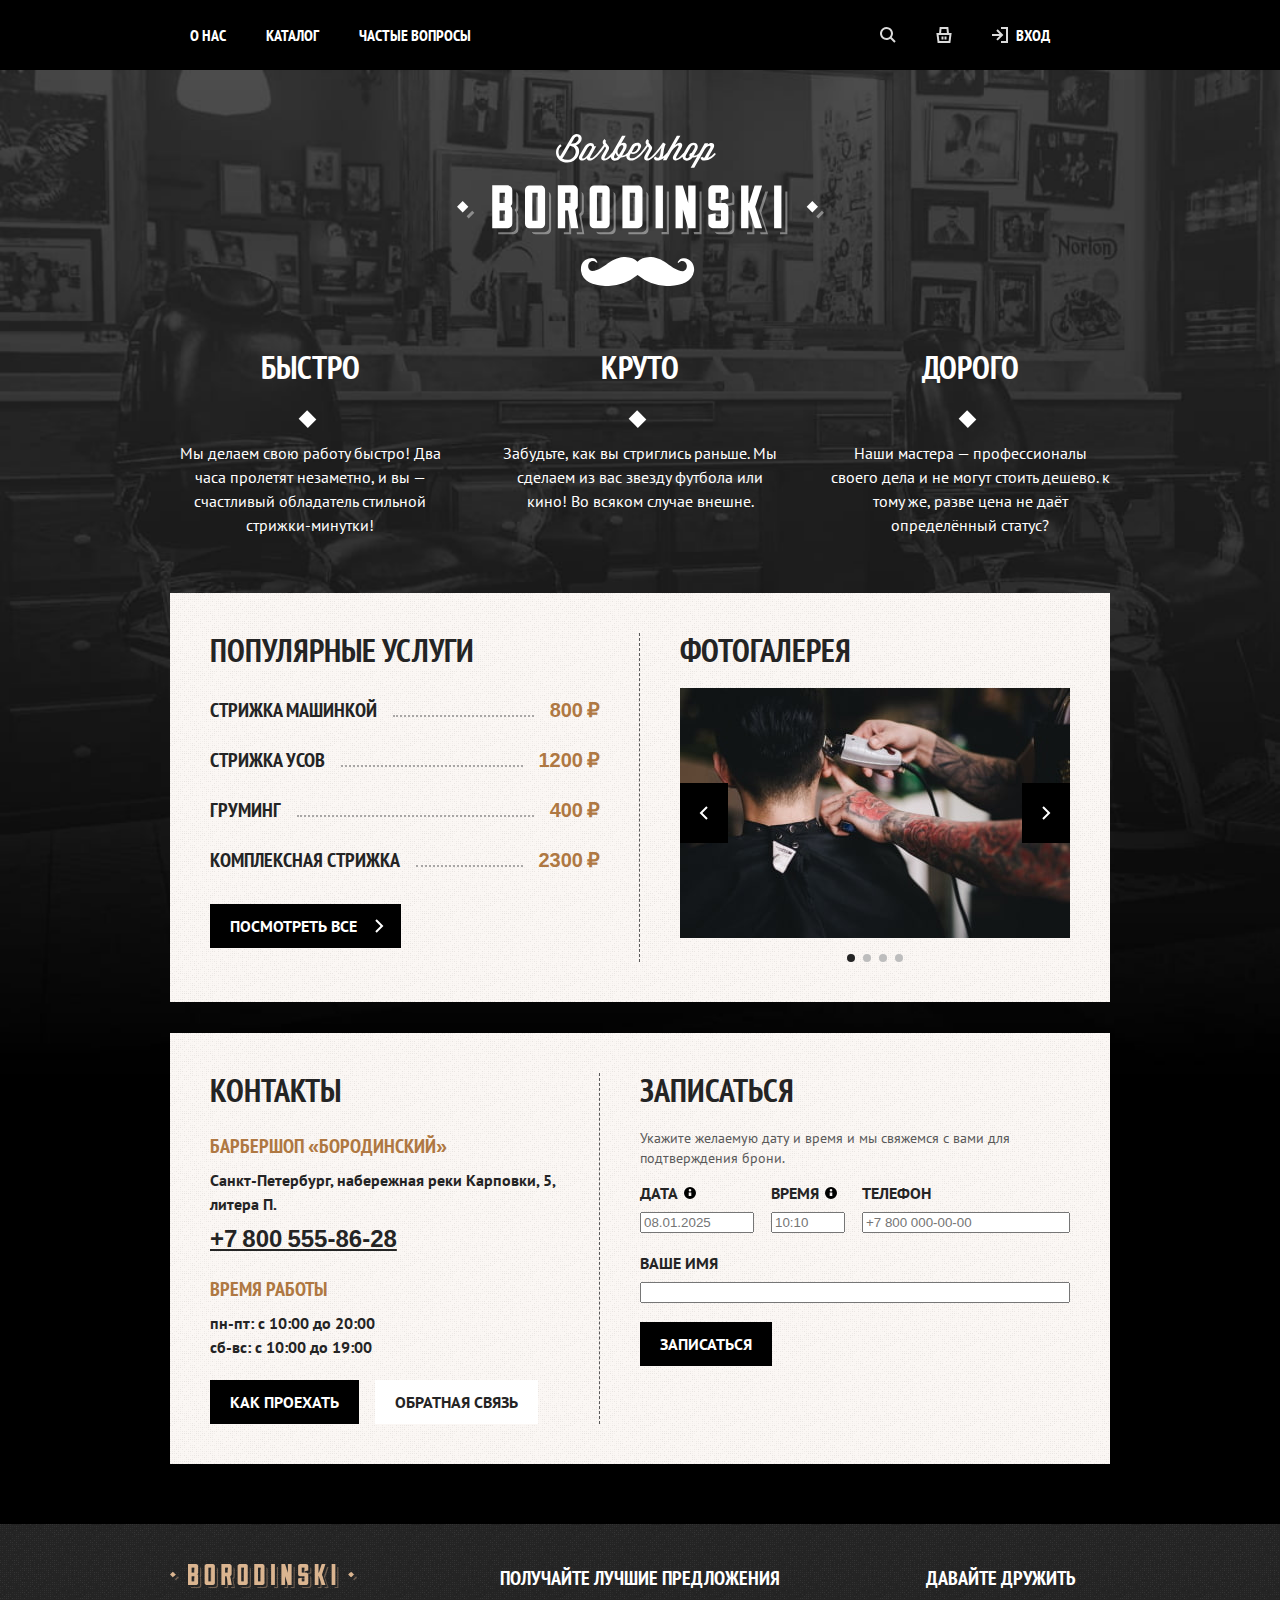
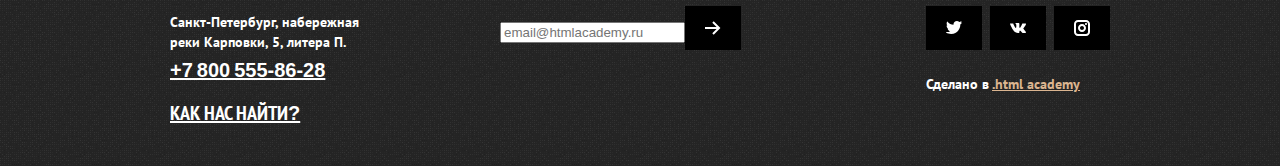
==== commit d0ca3826: "Add styles for slider and form appointment in index.html" ====
--- a/index.html
+++ b/index.html
@@ -24,7 +24,8 @@
       <ul class="navigation-list navigation-user">
         <li class="navigation-item">
           <a class="navigation-link" href="#">
-            <svg class="navigation-icon" aria-hidden="true" focusable="false" width="16" height="16" xmlns="http://www.w3.org/2000/svg">
+            <svg class="navigation-icon" aria-hidden="true" focusable="false" width="16" height="16"
+              xmlns="http://www.w3.org/2000/svg">
               <path fill-rule="evenodd" clip-rule="evenodd"
                 d="M11 6.5a4.5 4.5 0 1 1-9 0 4.5 4.5 0 0 1 9 0Zm-.67 5.25a6.5 6.5 0 1 1 1.41-1.41l3.97 3.95-1.42 1.42-3.96-3.96Z" />
             </svg>
@@ -33,7 +34,8 @@
         </li>
         <li class="navigation-item">
           <a class="navigation-link" href="#">
-            <svg class="navigation-icon" aria-hidden="true" focusable="false" width="16" height="16" xmlns="http://www.w3.org/2000/svg">
+            <svg class="navigation-icon" aria-hidden="true" focusable="false" width="16" height="16"
+              xmlns="http://www.w3.org/2000/svg">
               <path fill-rule="evenodd" clip-rule="evenodd"
                 d="M3.09068 6L3.5759 0.90519L3.66211 0H4.5714H11.4285H12.3378L12.424 0.905191L12.9093 6H14.5H15.6328L15.4922 7.12403L14.4922 15.124L14.3828 16H13.5H2.49997H1.61719L1.50769 15.124L0.507692 7.12403L0.367188 6H1.49997H3.09068ZM5.09973 6H10.9002L10.5193 2H5.48068L5.09973 6ZM3.38275 14L2.63275 8H13.3672L12.6172 14H3.38275ZM8.49997 9.5V12.5H10.5V9.5H8.49997ZM5.49997 12.5L5.49997 9.5H7.49997L7.49997 12.5H5.49997Z" />
             </svg>
@@ -42,8 +44,10 @@
         </li>
         <li class="navigation-item">
           <a class="navigation-link navigation-link-login" href="#">
-            <svg class="navigation-icon" aria-hidden="true" focusable="false" width="16" height="16" xmlns="http://www.w3.org/2000/svg">
-              <path fill-rule="evenodd" clip-rule="evenodd" d="M9 2h5v12H9v2h7V0H9v2zM4.293 3.707L7.536 6.95H0v2h7.536l-3.243 3.242 1.414 1.415 4.95-4.95.707-.707-.707-.707-4.95-4.95-1.414 1.414z"/>
+            <svg class="navigation-icon" aria-hidden="true" focusable="false" width="16" height="16"
+              xmlns="http://www.w3.org/2000/svg">
+              <path fill-rule="evenodd" clip-rule="evenodd"
+                d="M9 2h5v12H9v2h7V0H9v2zM4.293 3.707L7.536 6.95H0v2h7.536l-3.243 3.242 1.414 1.415 4.95-4.95.707-.707-.707-.707-4.95-4.95-1.414 1.414z" />
             </svg>
             Вход
           </a>
@@ -102,13 +106,17 @@
         </section>
         <section class="gallery">
           <h2 class="gallery-title">Фотогалерея</h2>
-          <img class="slider-image" src="img/gallery/gallery.jpg" width="390" height="250" alt="Примеры работ">
-          <button class="slider-button slider-prev" type="button">
-            <span class="visually-hidden">Предыдущее фото</span>
-          </button>
-          <button class="slider-button slider-next" type="button">
-            <span class="visually-hidden">Следующее фото</span>
-          </button>
+          <div class="slider">
+            <img class="slider-image" src="img/gallery/gallery.jpg" width="390" height="250" alt="Примеры работ">
+            <div class="slider-wrapper">
+              <button class="slider-button slider-prev" type="button">
+                <span class="visually-hidden">Предыдущее фото</span>
+              </button>
+              <button class="slider-button slider-next" type="button">
+                <span class="visually-hidden">Следующее фото</span>
+              </button>
+            </div>
+          </div>
           <ol class="slider-pagination">
             <li class="slider-pagination-item">
               <button class="slider-pagination-button slider-pagination-button-current" type="button">
@@ -165,6 +173,7 @@
               <span class="form-label form-label-icon">
                 <label for="appointment-date">Дата</label>
                 <button class="info" type="button">
+                  <svg xmlns="http://www.w3.org/2000/svg" width="16" height="16"><path fill="" fill-rule="evenodd" d="M8 14A6 6 0 1 0 8 2a6 6 0 0 0 0 12Zm1.3-8.7a1.3 1.3 0 1 1-2.6 0 1.3 1.3 0 0 1 2.6 0Zm0 2.2V11H6.7V7.5h2.6Z" clip-rule="evenodd"/></svg>
                   <span class="visually-hidden">Посмотреть дополнительную информацию</span>
                 </button>
               </span>
@@ -174,17 +183,18 @@
               <span class="form-label form-label-icon">
                 <label for="appointment-time">Время</label>
                 <button class="info" type="button">
+                  <svg xmlns="http://www.w3.org/2000/svg" width="16" height="16"><path fill="" fill-rule="evenodd" d="M8 14A6 6 0 1 0 8 2a6 6 0 0 0 0 12Zm1.3-8.7a1.3 1.3 0 1 1-2.6 0 1.3 1.3 0 0 1 2.6 0Zm0 2.2V11H6.7V7.5h2.6Z" clip-rule="evenodd"/></svg>
                   <span class="visually-hidden">Посмотреть дополнительную информацию</span>
                 </button>
               </span>
               <input id="appointment-time" type="text" name="appointment-time" placeholder="10:10">
             </p>
             <p class="field-group appointment-form-phone">
-              <label for="appointment-phone">Телефон</label>
+              <label class="form-label" for="appointment-phone">Телефон</label>
               <input id="appointment-phone" type="text" name="appointment-phone" placeholder="+7 800 000-00-00">
             </p>
             <p class="field-group appointment-form-name">
-              <label for="appointment-name">Ваше имя</label>
+              <label class="form-label" for="appointment-name">Ваше имя</label>
               <input id="appointment-name" type="text" name="appointment-name">
             </p>
             <button class="button appointment-submit" type="submit">Записаться</button>
--- a/styles/style.css
+++ b/styles/style.css
@@ -371,6 +371,7 @@
 }
 
 .gallery {
+
   width: 390px;
 }
 
@@ -382,6 +383,89 @@
   font-weight: 700;
   line-height: 35px;
   text-transform: uppercase;
+}
+
+.slider {
+  position: relative;
+}
+
+.slider-image {
+  display: block;
+}
+
+.slider-wrapper {
+  position: absolute;
+  top: 50%;
+  transform: translateY(-50%);
+  width: 100%;
+  display: flex;
+  justify-content: space-between;
+}
+
+.slider-button {
+  border: none;
+  padding: 0;
+  width: 48px;
+  height: 60px;
+  background: #000000 url("../img/icons/arrow-left-white.svg") no-repeat center center;
+  color: #FFFFFF;
+  border: 2px solid transparent;
+  cursor: pointer;
+}
+
+.slider-button:hover {
+  background-color: #814B18;
+}
+
+.slider-button:focus {
+  outline: none;
+  background-color: #814B18;
+  border-color: #DBB590;
+}
+
+.slider-next {
+  transform: rotate(180deg);
+}
+
+.slider-pagination {
+  display: flex;
+  flex-wrap: wrap;
+  justify-content: center;
+  margin: 16px 0 0;
+  padding: 0;
+  list-style-type: none;
+}
+
+.slider-pagination-item {
+  line-height: 0;
+}
+
+.slider-pagination-item:not(:last-of-type) {
+  margin-right: 8px;
+}
+
+.slider-pagination-button {
+  width: 8px;
+  height: 8px;
+  margin: 0;
+  padding: 0;
+  border: none;
+  border-radius: 50%;
+  background-color: #BDBDBD;
+  cursor: pointer;
+}
+
+.slider-pagination-button:hover {
+  background-color: #AF7842;
+}
+
+.slider-pagination-button:focus {
+  background-color: #DBB590;
+  outline: none;
+}
+
+.slider-pagination-button-current {
+  background-color: #242424;
 }
 
 .contacts {
@@ -491,9 +575,41 @@
 }
 
 .form-label {
-  font-size: 16px;
+  margin-bottom: 8px;
   line-height: 22px;
-  text-transform: uppercase;
+  font-weight: 700;
+  text-transform: uppercase;
+}
+
+.form-label-icon {
+  position: relative;
+  padding-right: 16px;
+}
+
+.info {
+  position: absolute;
+  width: 16px;
+  height: 16px;
+  margin-top: 3px;
+  margin-left: 4px;
+  padding: 0;
+  border: none;
+  border-radius: 50%;
+  background-color: transparent;
+}
+
+.info:hover,
+.info:focus {
+  outline: none;
+}
+
+.info:focus > svg,
+.info:hover > svg {
+  fill: #814B18;
+}
+
+.info:active > svg {
+  fill: #AF7842;
 }
 
 .appointment-form-name {
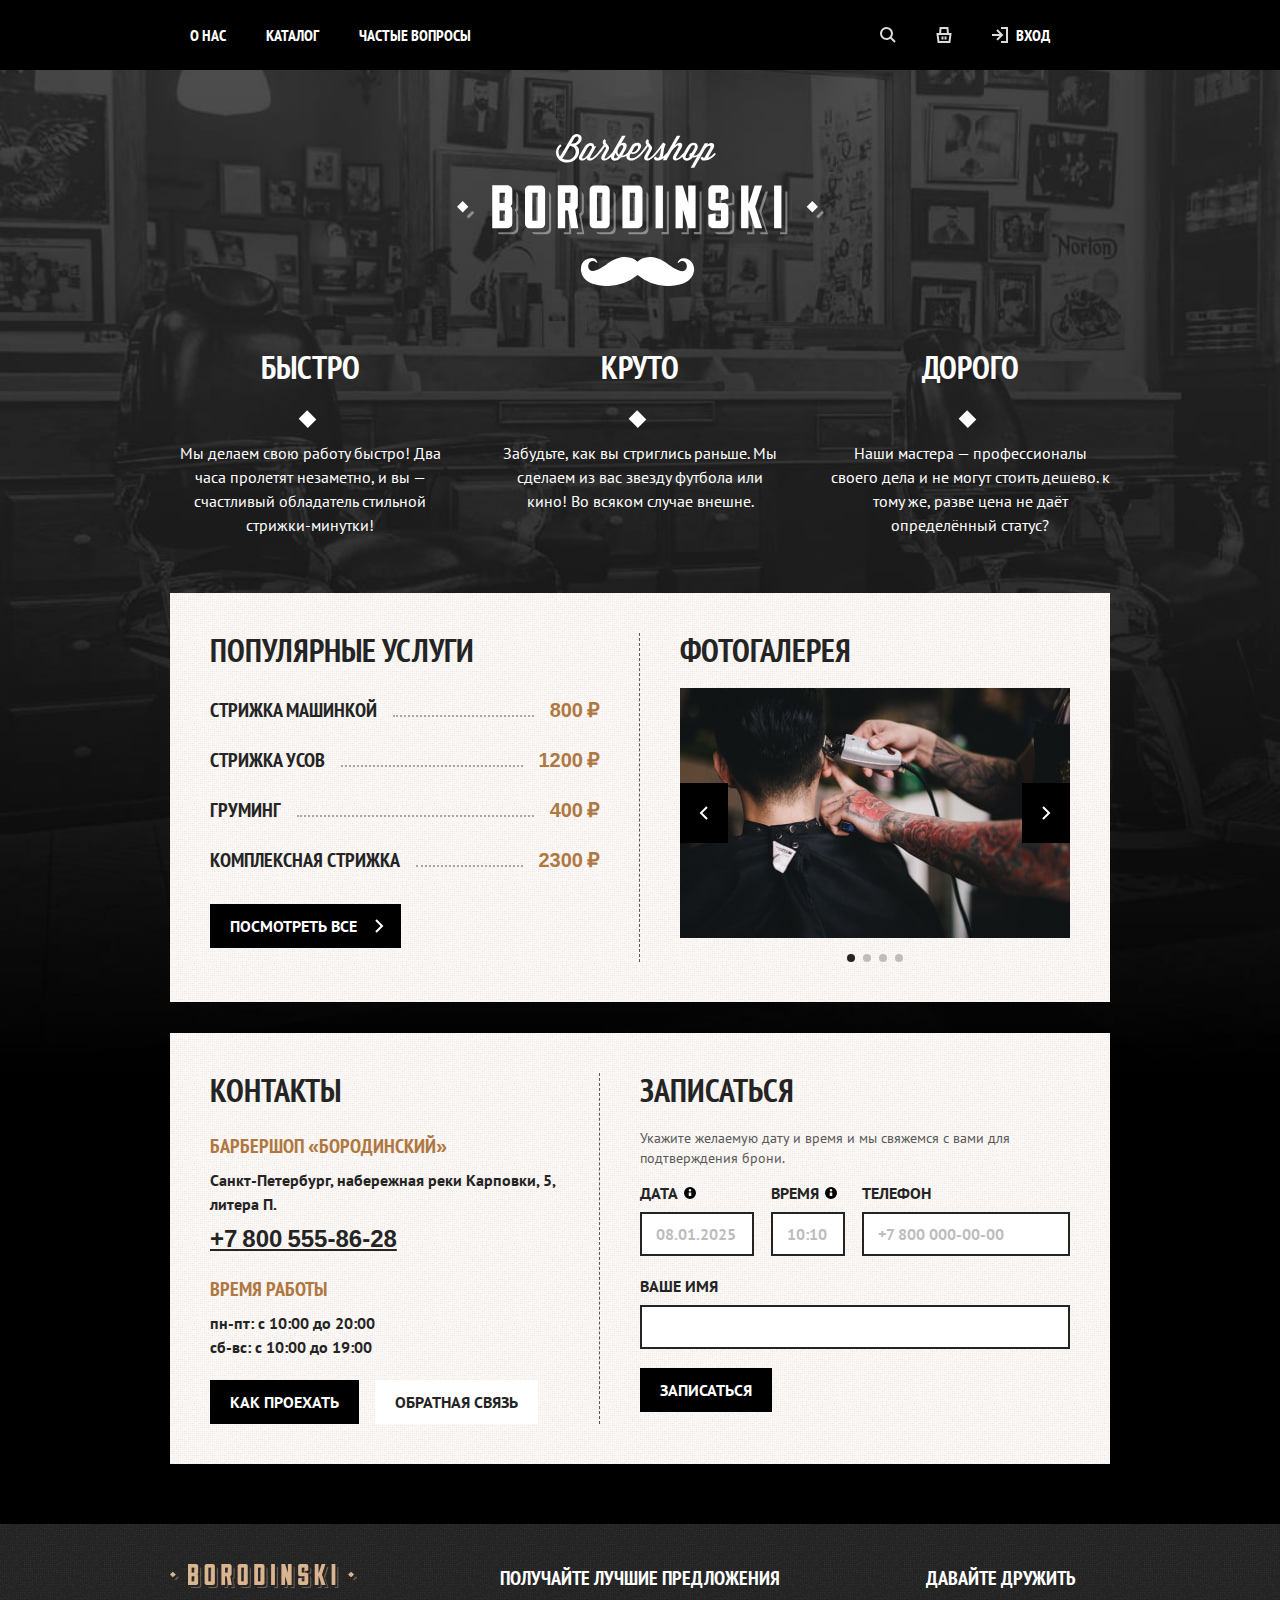
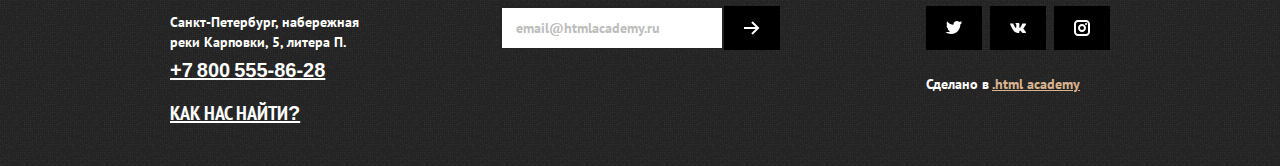
==== commit 9ababa4f: "Over step 27/29 task 8.9" ====
--- a/index.html
+++ b/index.html
@@ -177,7 +177,7 @@
                   <span class="visually-hidden">Посмотреть дополнительную информацию</span>
                 </button>
               </span>
-              <input id="appointment-date" type="text" name="appointment-date" placeholder="08.01.2025">
+              <input class="field" id="appointment-date" type="text" name="appointment-date" placeholder="08.01.2025">
             </p>
             <p class="field-group appointment-form-time">
               <span class="form-label form-label-icon">
@@ -187,15 +187,15 @@
                   <span class="visually-hidden">Посмотреть дополнительную информацию</span>
                 </button>
               </span>
-              <input id="appointment-time" type="text" name="appointment-time" placeholder="10:10">
+              <input class="field" id="appointment-time" type="text" name="appointment-time" placeholder="10:10">
             </p>
             <p class="field-group appointment-form-phone">
               <label class="form-label" for="appointment-phone">Телефон</label>
-              <input id="appointment-phone" type="text" name="appointment-phone" placeholder="+7 800 000-00-00">
+              <input class="field" id="appointment-phone" type="text" name="appointment-phone" placeholder="+7 800 000-00-00" required>
             </p>
             <p class="field-group appointment-form-name">
               <label class="form-label" for="appointment-name">Ваше имя</label>
-              <input id="appointment-name" type="text" name="appointment-name">
+              <input class="field" id="appointment-name" type="text" name="appointment-name">
             </p>
             <button class="button appointment-submit" type="submit">Записаться</button>
           </form>
--- a/styles/style.css
+++ b/styles/style.css
@@ -114,7 +114,7 @@
   background-color: #FFFFFF;
 }
 
-.button + .button {
+.button+.button {
   margin-left: 12px;
 }
 
@@ -212,7 +212,7 @@
   margin: auto 0;
 }
 
-.navigation-link-profile > svg {
+.navigation-link-profile>svg {
   fill: #bdbdbd;
 }
 
@@ -302,11 +302,11 @@
   margin-bottom: 0;
 }
 
-.index-columns > section:first-of-type {
+.index-columns>section:first-of-type {
   position: relative;
 }
 
-.index-columns > section:first-of-type::after {
+.index-columns>section:first-of-type::after {
   position: absolute;
   content: "";
   top: 0;
@@ -574,6 +574,10 @@
   flex-direction: column;
 }
 
+.appointment-form-name {
+  grid-column: 1/-1;
+}
+
 .form-label {
   margin-bottom: 8px;
   line-height: 22px;
@@ -603,17 +607,54 @@
   outline: none;
 }
 
-.info:focus > svg,
-.info:hover > svg {
+.info:focus>svg,
+.info:hover>svg {
   fill: #814B18;
 }
 
-.info:active > svg {
+.info:active>svg {
   fill: #AF7842;
 }
 
-.appointment-form-name {
-  grid-column: 1/-1;
+.field {
+  margin: 0;
+  padding: 8px 14px;
+  border: 2px solid #242424;
+  font-family: inherit;
+  font-size: inherit;
+  font-weight: 700;
+  line-height: 1.5;
+  background-color: #FFFFFF;
+}
+
+.field::placeholder {
+  color: #BDBDBD;
+  opacity: 1;
+}
+
+.field:hover {
+  border-color: #AF7842;
+}
+
+.field:focus {
+  outline: 2px solid #DBB590;
+  border-color: #AF7842;
+}
+
+.field:disabled,
+.field:disabled:focus {
+  background-color: #E7E7E7;
+  border-color: #595959;
+  color: #595959;
+}
+
+.field:invalid {
+  box-shadow: none;
+}
+
+.field:focus:invalid {
+  box-shadow: 0 0 2px #DBB590;
+  border-color: #EA5454;
 }
 
 .appointment-submit {
@@ -745,6 +786,17 @@
   display: flex;
 }
 
+.newsletter-email {
+  margin: 0;
+  flex-grow: 1;
+}
+
+.newsletter-email>input {
+  box-sizing: border-box;
+  width: 100%;
+  height: 44px;
+}
+
 .newsletter-button {
   width: 56px;
   height: 44px;
@@ -756,6 +808,10 @@
   color: #DBB590;
 }
 
+.inner-header {
+  margin-bottom: 32px;
+}
+
 .inner-header-title {
   margin: 0 0 15px;
   font-size: 32px;
@@ -772,12 +828,12 @@
   color: #242424;
 }
 
-.breadcrumbs li + li {
+.breadcrumbs li+li {
   position: relative;
   margin-left: 30px;
 }
 
-.breadcrumbs li + li::before {
+.breadcrumbs li+li::before {
   position: absolute;
   top: 8.5px;
   left: -19.25px;
@@ -802,10 +858,22 @@
 
 .catalog-filter {
   width: 220px;
+  box-sizing: border-box;
   margin-right: 20px;
 }
 
+.catalog-filter-group {
+  border: none;
+  margin: 0;
+  padding: 0;
+}
+
+.catalog-filter-group:not(:last-of-type) {
+  margin-bottom: 40px;
+}
+
 .catalog-filter-title {
+  margin-bottom: 22px;
   font-size: 20px;
   line-height: 28px;
   font-weight: 700;
@@ -813,8 +881,151 @@
   text-transform: uppercase;
 }
 
+.range-scale {
+  position: relative;
+  height: 4px;
+  margin-bottom: 16px;
+  background-color: #242424;
+  border-radius: 2px;
+}
+
+.range-bar {
+  position: absolute;
+  height: 4px;
+  background-color: #AF7842;
+}
+
+.range-toggle {
+  position: absolute;
+  box-sizing: border-box;
+  width: 20px;
+  height: 20px;
+  background-color: #FFFFFF;
+  border: 2px solid #242424;
+  border-radius: 50%;
+  cursor: pointer;
+}
+
+.range-toggle:hover {
+  background-color: #DBB590;
+}
+
+.range-toggle:active,
+.range-toggle:focus {
+  background-color: #DBB590;
+  outline: 3px solid #AF7842;
+}
+
+.toggle-min {
+  top: -8px;
+  left: -10px;
+}
+
+.toggle-max {
+  top: -8px;
+  right: -10px;
+}
+
+.range-wrapper-inputs {
+  display: flex;
+  justify-content: center;
+}
+
+.catalog-filter-label {
+  display: flex;
+}
+
+.catalog-filter-label + .catalog-filter-label {
+  margin-left: 4px;
+}
+
+.range-input {
+  width: 40px;
+  padding: 0 2px;
+  font: inherit;
+  line-height: 1.4;
+  text-align: center;
+  background-color: transparent;
+  border: none;
+}
+
+.range-input::-webkit-inner-spin-button,
+.range-input::-webkit-outer-spin-button {
+  appearance: none;
+  margin: 0;
+}
+
+.catalog-filter-list {
+  margin: 0;
+  padding: 0;
+  list-style-type: none;
+}
+
+.catalog-filter-item:not(:last-of-type) {
+  margin-bottom: 16px;
+}
+
+.control {
+  position: relative;
+  display: block;
+  padding-left: 36px;
+}
+
+.control-mark {
+  position: absolute;
+  top: 2px;
+  left: 0;
+  width: 16px;
+  height: 16px;
+  border: 2px solid #242424;
+}
+
+.control:hover .control-mark {
+  border-color: #AF7842;
+}
+
+.control-input:disabled + .control-mark {
+  border-color: #BDBDBD;
+}
+
+.control-input[type="checkbox"]:checked + .control-mark::before,
+.control-input[type="checkbox"]:checked + .control-mark::after,
+.control-input[type="radio"]:checked + .control-mark::before {
+  width: 12px;
+  height: 2px;
+  position: absolute;
+  top: 50%;
+  left: 50%;
+  background-color: #242424;
+  content: "";
+}
+
+.control-input[type="checkbox"]:checked + .control-mark::before {
+  transform: translate(-50%, -50%) rotate(45deg) ;
+}
+
+.control-input[type="checkbox"]:checked + .control-mark::after {
+  transform: translate(-50%, -50%) rotate(-45deg);
+}
+
+.control-input[type="radio"] + .control-mark {
+  border-radius: 50%;
+}
+
+.control-input[type="radio"]:checked + .control-mark::before {
+  width: 8px;
+  height: 8px;
+  border-radius: 50%;
+  transform: translate(-50%, -50%);
+}
+
+.catalog-filter .button {
+  margin-top: 40px;
+}
+
 .control-label {
   font-weight: 700;
+  line-height: 1.4;
 }
 
 .catalog-right-column {
@@ -843,9 +1054,9 @@
   background-color: #000000;
 }
 
-.card-grid-toggle > svg,
-.card-grid-toggle:focus > svg,
-.card-grid-toggle:hover > svg {
+.card-grid-toggle>svg,
+.card-grid-toggle:focus>svg,
+.card-grid-toggle:hover>svg {
   fill: #ffffff;
 }
 
@@ -853,7 +1064,7 @@
   background-color: #ffffff;
 }
 
-.card-grid-toggle-current > svg {
+.card-grid-toggle-current>svg {
   fill: #000000;
 }
 
@@ -878,7 +1089,7 @@
   background-color: #FFFFFF;
 }
 
-.product-card > * {
+.product-card>* {
   grid-column: 2/3;
 }
 
@@ -985,6 +1196,7 @@
 .pagination-prev {
   background-image: url(../img/icons/arrow-left-white.svg);
 }
+
 .pagination-next {
   background-image: url("../img/icons/arrow-right-white.svg");
 }
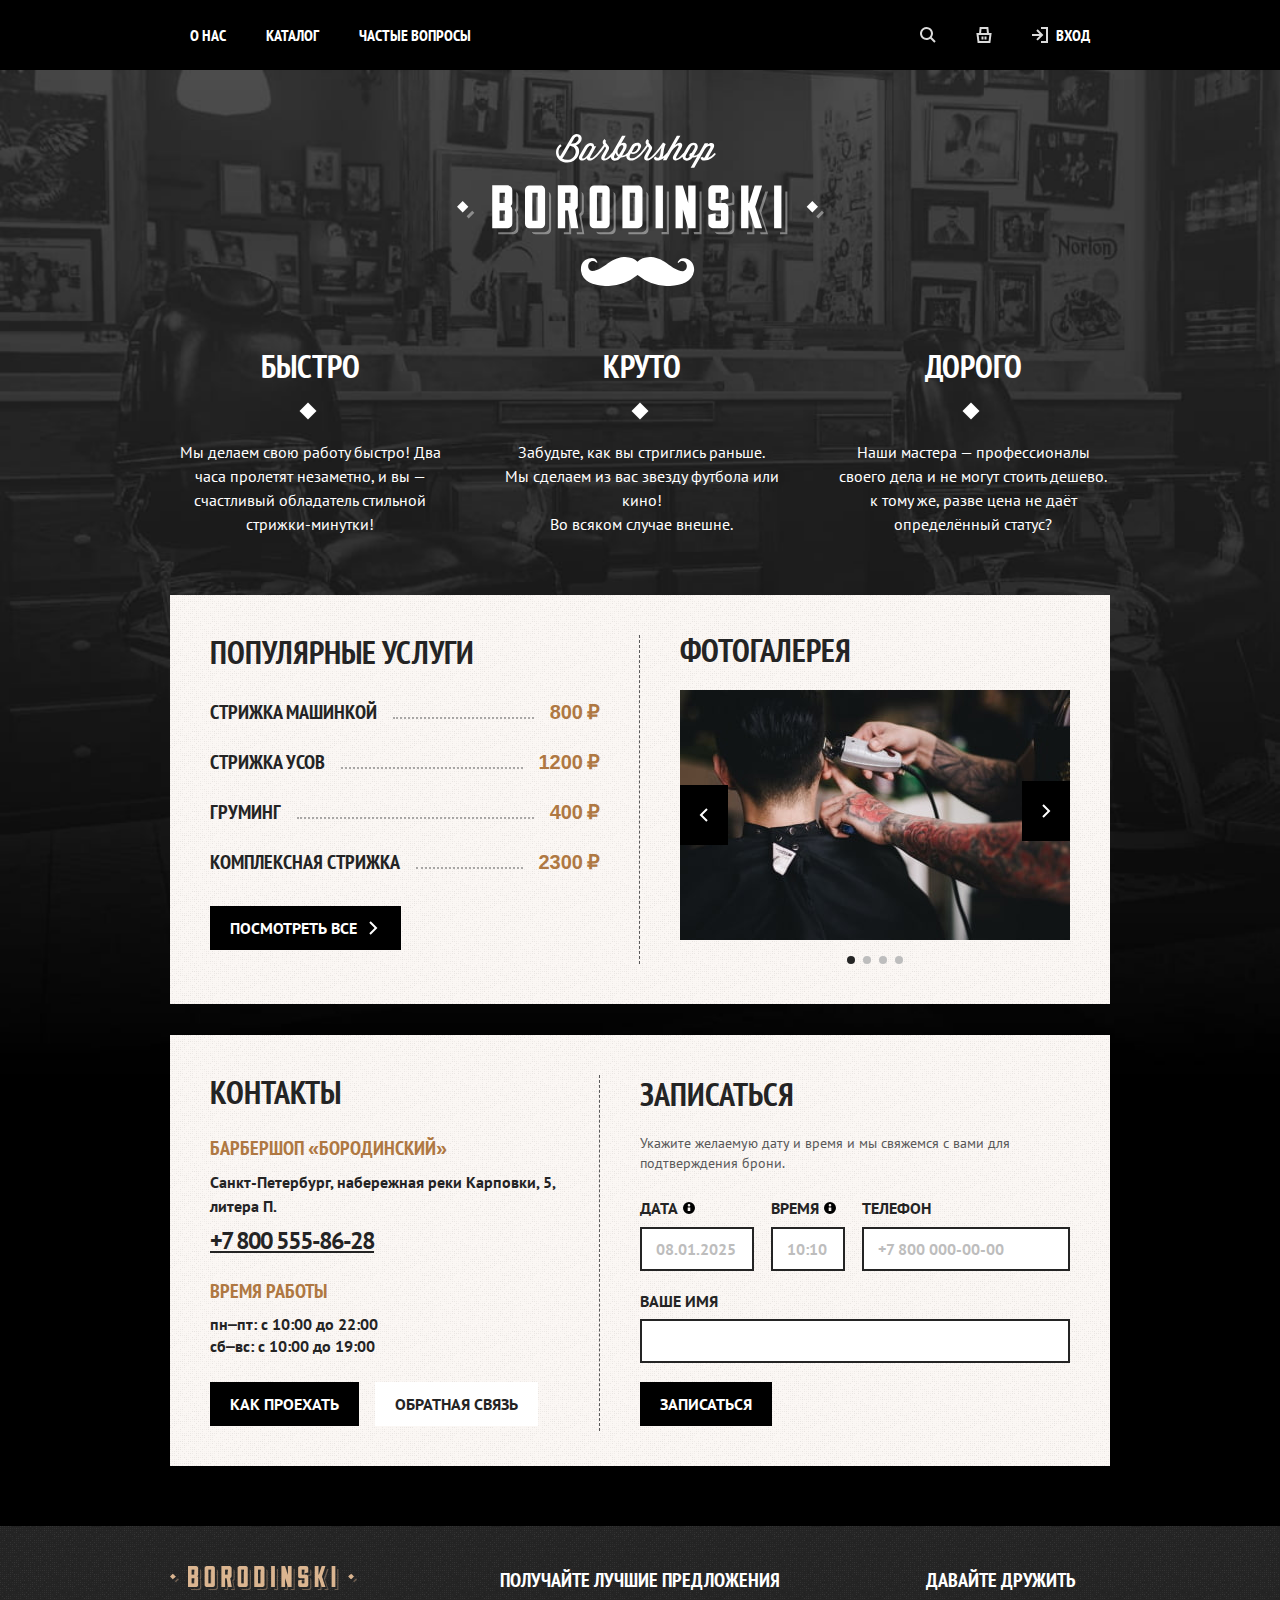
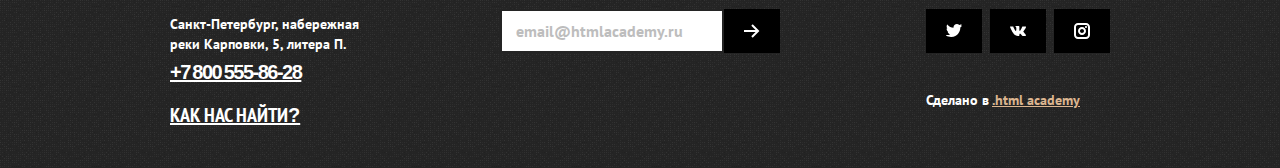
==== commit d7cdcd8b: "Over pixelPerfect index.html. Starting PP catalog.html" ====
--- a/index.html
+++ b/index.html
@@ -41,6 +41,28 @@
             </svg>
             <span class="visually-hidden">Корзина</span>
           </a>
+          <div class="popover popover-cart">
+            <button class="button popover-close-button">
+              2
+              <span class="visually-hidden">Закрыть</span>
+            </button>
+            <div class="popover-content">
+              <h2 class="popover-title">Корзина</h2>
+              <ul class="cart-items-list">
+                <li class="cart-item">
+                  <p class="cart-item-title">Стрижка машинкой</p>
+                  <p class="cart-item-price">800 ₽</p>
+                  <button type="button" class="button cart-item-button">
+                    <svg width="16" height="16" aria-hidden="true" focusable="false" fill="#fff" xmlns="http://www.w3.org/2000/svg">
+                      <path fill-rule="evenodd" clip-rule="evenodd"
+                        d="m3 6 .6-5V0h8.8v1l.5 5h2.7l-.1 1.1-1 8-.1.9H1.6v-.9l-1-8L.3 6H3Zm2.1 0h5.8l-.4-4h-5L5 6Zm-1.7 8-.8-6h10.8l-.8 6H3.4Zm5.1-4.5v3h2v-3h-2Zm-3 3v-3h2v3h-2Z" />
+                    </svg>
+                    <span class="visually-hidden">Удалить из корзины</span>
+                  </button>
+                </li>
+              </ul>
+            </div>
+          </div>
         </li>
         <li class="navigation-item">
           <a class="navigation-link navigation-link-login" href="#">
@@ -70,13 +92,12 @@
           </li>
           <li class="adventages-item">
             <h3 class="adventages-title">Круто</h3>
-            <p class="adventages-description">Забудьте, как вы стриглись раньше. Мы сделаем из вас звезду футбола или
-              кино!
-              Во всяком случае внешне.</p>
+            <p class="adventages-description">Забудьте, как вы стриглись раньше. <br> Мы сделаем из вас звезду футбола или
+              кино! <br> Во всяком случае внешне.</p>
           </li>
           <li class="adventages-item">
             <h3 class="adventages-title">Дорого</h3>
-            <p class="adventages-description">Наши мастера — профессионалы своего дела и не могут стоить дешево. к тому
+            <p class="adventages-description">Наши мастера — профессионалы своего дела и не могут стоить дешево. <br> к тому
               же, разве цена не даёт определённый статус?</p>
           </li>
         </ul>
@@ -145,22 +166,22 @@
         <section class="contacts">
           <h2 class="contacts-title">Контакты</h2>
           <h3 class="contacts-subtitle">Барбершоп &laquo;Бородинский&raquo;</h3>
-          <adress class="contacts-adress">
-            <p class="contacts-adress-text">Санкт-Петербург, набережная реки Карповки, 5, литера&nbsp;П.</p>
+          <address class="contacts-address">
+            <p class="contacts-address-text">Санкт-Петербург, набережная реки Карповки, 5, литера&nbsp;П.</p>
             <a class="contacts-phone" href="tel:88005558628">+7&nbsp;800 555-86-28</a>
-          </adress>
+          </address>
           <h3 class="contacts-subtitle">Время работы</h3>
           <ul class="contacts-shedule">
-            <li class="contacts-shedule-item">пн-пт: с
-              <time datetime="10:00+03:00">10:00</time> до
-              <time datetime="20:00+03:00">20:00</time>
-            </li>
-            <li class="contacts-shedule-item">сб-вс: с
-              <time datetime="10:00+03:00">10:00</time> до
-              <time datetime="19:00+03:00">19:00</time>
+            <li class="contacts-shedule-item">пн&#8210;пт: с
+              <time datetime="10:00">10:00</time> до
+              <time datetime="20:00">22:00</time>
+            </li>
+            <li class="contacts-shedule-item">сб&#8210;вс: с
+              <time datetime="10:00">10:00</time> до
+              <time datetime="19:00">19:00</time>
             </li>
           </ul>
-          <p class="contacts-buttons">
+          <p class="contacts-navigation">
             <a class="button" href="#">Как проехать</a>
             <a class="button button-feedback" href="#">Обратная связь</a>
           </p>
@@ -173,7 +194,11 @@
               <span class="form-label form-label-icon">
                 <label for="appointment-date">Дата</label>
                 <button class="info" type="button">
-                  <svg xmlns="http://www.w3.org/2000/svg" width="16" height="16"><path fill="" fill-rule="evenodd" d="M8 14A6 6 0 1 0 8 2a6 6 0 0 0 0 12Zm1.3-8.7a1.3 1.3 0 1 1-2.6 0 1.3 1.3 0 0 1 2.6 0Zm0 2.2V11H6.7V7.5h2.6Z" clip-rule="evenodd"/></svg>
+                  <svg xmlns="http://www.w3.org/2000/svg" width="16" height="16" aria-hidden="true" focusable="false">
+                    <path fill="" fill-rule="evenodd"
+                      d="M8 14A6 6 0 1 0 8 2a6 6 0 0 0 0 12Zm1.3-8.7a1.3 1.3 0 1 1-2.6 0 1.3 1.3 0 0 1 2.6 0Zm0 2.2V11H6.7V7.5h2.6Z"
+                      clip-rule="evenodd" />
+                  </svg>
                   <span class="visually-hidden">Посмотреть дополнительную информацию</span>
                 </button>
               </span>
@@ -183,7 +208,11 @@
               <span class="form-label form-label-icon">
                 <label for="appointment-time">Время</label>
                 <button class="info" type="button">
-                  <svg xmlns="http://www.w3.org/2000/svg" width="16" height="16"><path fill="" fill-rule="evenodd" d="M8 14A6 6 0 1 0 8 2a6 6 0 0 0 0 12Zm1.3-8.7a1.3 1.3 0 1 1-2.6 0 1.3 1.3 0 0 1 2.6 0Zm0 2.2V11H6.7V7.5h2.6Z" clip-rule="evenodd"/></svg>
+                  <svg xmlns="http://www.w3.org/2000/svg" width="16" height="16" aria-hidden="true" focusable="false">
+                    <path fill="" fill-rule="evenodd"
+                      d="M8 14A6 6 0 1 0 8 2a6 6 0 0 0 0 12Zm1.3-8.7a1.3 1.3 0 1 1-2.6 0 1.3 1.3 0 0 1 2.6 0Zm0 2.2V11H6.7V7.5h2.6Z"
+                      clip-rule="evenodd" />
+                  </svg>
                   <span class="visually-hidden">Посмотреть дополнительную информацию</span>
                 </button>
               </span>
@@ -191,7 +220,8 @@
             </p>
             <p class="field-group appointment-form-phone">
               <label class="form-label" for="appointment-phone">Телефон</label>
-              <input class="field" id="appointment-phone" type="text" name="appointment-phone" placeholder="+7 800 000-00-00" required>
+              <input class="field" id="appointment-phone" type="text" name="appointment-phone"
+                placeholder="+7 800 000-00-00" required>
             </p>
             <p class="field-group appointment-form-name">
               <label class="form-label" for="appointment-name">Ваше имя</label>
@@ -209,10 +239,10 @@
         <h2 class="visually-hidden">Контакты</h2>
         <img class="footer-contacts-logo" src="img/logo/logo-short-light.png" width="187" height="24"
           alt="Логотип Барбершопа Бородинский">
-        <adress class="footer-contacts-adress">
+        <address class="footer-contacts-address">
           <p class="about-text">Санкт-Петербург, набережная реки Карповки, 5, литера&nbsp;П.</p>
-          <a class="footer-contacts-adress-phone" href="tel:88005558628">+7&nbsp;800 555-86-28</a>
-        </adress>
+          <a class="footer-contacts-address-phone" href="tel:88005558628">+7&nbsp;800&#32;555&#45;86&#45;28</a>
+        </address>
         <a class="footer-contacts-map-link" href="#">Как нас найти?</a>
       </section>
       <section class="newsletter">
@@ -251,6 +281,36 @@
       </section>
     </div>
   </footer>
+  <div class="modal-container modal-container-close">
+    <div class="modal modal-auth">
+      <button class="button modal-close-button">
+        <span class="visually-hidden">Закрыть</span>
+      </button>
+      <div class="modal-content">
+        <h2 class="modal-title">Личный кабинет</h2>
+        <form class="auth-form" action="https://echo.htmlacademy.ru/" method="post">
+          <p class="field-group">
+            <label class="visually-hidden" for="auth-login">Логин</label>
+            <input class="field auth-form-field" type="text" name="auth-login" id="auth-login" placeholder="Логин">
+          </p>
+          <p class="field-group">
+            <label class="visually-hidden" for="auth-password">Пароль</label>
+            <input class="field auth-form-field" type="password" name="auth-password" id="auth-password" placeholder="Пароль">
+          </p>
+          <p class="field-group auth-form-user-options">
+            <label class="control auth-form-checkbox">
+              <input class="visually-hidden control-input" type="checkbox" name="firm-store">
+              <span class="control-mark"></span>
+              <span class="control-label">Запомнить меня</span>
+            </label>
+            <a class="auth-form-recovery" href="">Забыл пароль</a>
+          </p>
+          <button class="button auth-form-button" type="submit">Войти</button>
+          <a href="" class="button auth-form-register">Регистрация</a>
+        </form>
+      </div>
+    </div>
+  </div>
 </body>
 
 </html>
--- a/styles/style.css
+++ b/styles/style.css
@@ -43,7 +43,7 @@
 }
 
 body {
-  /* width: 1020px; */
+  min-width: 1020px;
   min-height: 100%;
   display: flex;
   flex-direction: column;
@@ -94,7 +94,6 @@
 
 .button:hover,
 .footer-social-link:hover,
-.card-grid-toggle:hover,
 .pagination-link:not(.pagination-disabled):hover {
   background-color: #814B18;
 }
@@ -114,20 +113,24 @@
   background-color: #FFFFFF;
 }
 
-.button+.button {
-  margin-left: 12px;
-}
-
 .page-header {
   color: #ffffff;
   background-color: #000000;
 }
 
+.page-header-logo {
+  display: block;
+}
+
 .navigation {
   display: flex;
   align-items: center;
   width: 940px;
   margin: 0 auto;
+}
+
+.navigation-inner {
+  padding-top: 2px;
 }
 
 .navigation-icon {
@@ -155,11 +158,16 @@
   padding: 0;
 }
 
+.navigation-item {
+  position: relative;
+}
+
 .navigation-link {
   position: relative;
   display: block;
   padding: 24px 20px;
   font-family: "PT Sans Narrow", sans-serif;
+  font-size: inherit;
   font-weight: 700;
   line-height: 22px;
   text-align: center;
@@ -189,6 +197,7 @@
 }
 
 .navigation-user {
+  justify-content: end;
   max-width: 250px;
   margin-left: auto;
 }
@@ -212,8 +221,102 @@
   margin: auto 0;
 }
 
+.navigation-link-profile {
+  transform: translateY(2px);
+}
+
 .navigation-link-profile>svg {
   fill: #bdbdbd;
+}
+
+.popover {
+  position: absolute;
+  top: 0;
+  right: 0;
+  z-index: 1;
+  box-sizing: border-box;
+  width: 300px;
+  min-height: 186px;
+  padding: 40px;
+  background-color: #FFFFFF;
+  font-family: inherit;
+  color: #242424;
+  box-shadow: 0 18px 40px rgba(79, 70, 60, 0.16);
+  display: none;
+}
+
+.popover-open {
+  display: block;
+}
+
+.popover-cart {
+  width: 420px;
+}
+
+.popover-close-button {
+  position: absolute;
+  top: 0;
+  right: 0;
+  width: 72px;
+  height: 70px;
+  color: #242424;
+  background-color: transparent;
+}
+
+.popover-cart .popover-close-button {
+  background-image: url("../img/icons/menu/cart.svg");
+  background-repeat: no-repeat;
+  background-position: 22px center;
+  padding-left: 44px;
+}
+
+.popover-content {
+  height: 100%;
+}
+
+.popover-title {
+  margin: 0 0 24px;
+  font-size: 32px;
+  line-height: 1.1;
+  color: #000000;
+  text-transform: uppercase;
+}
+
+.cart-items-list {
+  padding: 0;
+}
+
+.cart-item {
+  display: grid;
+  grid-template-columns: 1fr 56px;
+}
+
+.cart-item + .cart-item {
+  margin-top: 24px;
+  padding-top: 24px;
+  border-top: 1px dashed #595959;
+}
+
+.cart-item-title {
+  margin: 0;
+  font-size: 20px;
+  font-weight: 700;
+  line-height: 1.4;
+  color: #242424;
+  text-transform: uppercase;
+}
+
+.cart-item-price {
+  margin: 0;
+  font-weight: 700;
+  text-transform: uppercase;
+  color: #AF7842;
+}
+
+.cart-item-button {
+  height: 44px;
+  grid-row: 1 / 3;
+  grid-column: 2 / 3;
 }
 
 .main-container {
@@ -231,7 +334,7 @@
 }
 
 .main-inner {
-  padding-top: 40px;
+  padding-top: 38px;
   color: #242424;
   background-color: #FBF7F4;
   background-image: url(../img/bg/noisy-texture-80x80.png);
@@ -244,19 +347,20 @@
 
 .logo {
   display: block;
-  margin: 0 auto 64px;
+  margin: 0 auto 63px;
 }
 
 .adventages {
-  margin-bottom: 56px;
+  margin-bottom: 59px;
 }
 
 .adventages-list {
+  display: grid;
+  grid-template-columns: repeat(3, minmax(277px, 1fr));
+  gap: 30px 54.5px;
   margin: 0;
   padding: 0;
   list-style-type: none;
-  display: flex;
-  justify-content: space-between;
   text-align: center;
 }
 
@@ -276,11 +380,11 @@
 .adventages-title::before {
   content: "";
   position: absolute;
-  width: 12.9px;
+  width: 12px;
   height: 12px;
   background-color: #ffffff;
-  left: calc(50% - 9px);
-  bottom: -40px;
+  left: calc(50% - 8px);
+  bottom: -33px;
   transform: rotate(45deg);
 }
 
@@ -300,6 +404,7 @@
 
 .index-columns:last-of-type {
   margin-bottom: 0;
+  padding-bottom: 35px;
 }
 
 .index-columns>section:first-of-type {
@@ -367,21 +472,20 @@
 
 .button-all {
   padding-right: 44px;
-  background: #000000 url("../img/icons/arrow-right-white.svg") no-repeat center right 14px / 16px 16px;
+  background: #000000 url("../img/icons/arrow-right-white.svg") no-repeat center right 20px / 16px 16px;
 }
 
 .gallery {
-
   width: 390px;
 }
 
 .gallery-title {
   margin: 0;
-  margin-bottom: 20px;
+  margin-bottom: 24px;
   font-family: "PT Sans Narrow", sans-serif;
   font-size: 32px;
   font-weight: 700;
-  line-height: 35px;
+  line-height: 31px;
   text-transform: uppercase;
 }
 
@@ -424,7 +528,7 @@
 }
 
 .slider-next {
-  transform: rotate(180deg);
+  transform: rotate(180deg) translateY(4px);
 }
 
 .slider-pagination {
@@ -497,19 +601,19 @@
   margin-top: 22px;
 }
 
-.contacts-adress {
+.contacts-address {
   font-style: normal;
 }
 
-.contacts-adress-text {
+.contacts-address-text {
   margin: 0;
   margin-bottom: 8px;
 }
 
 .contacts-phone {
-  font-family: "PT Sans Narrow", sans-serif;
   font-size: 24px;
   line-height: 29px;
+  letter-spacing: -2px;
   text-decoration-line: underline;
   text-transform: uppercase;
   color: #242424;
@@ -521,9 +625,25 @@
   list-style-type: none;
 }
 
-.contacts-buttons {
-  margin-top: 21px;
+.contacts-shedule-item {
+  font: inherit;
+  font-weight: 700;
+  line-height: 1.5;
+  /* letter-spacing: 0.6px; */
+  line-height: 1.4;
+  /* letter-spacing: 0.5px; */
+}
+
+.contacts-navigation {
+  display: flex;
+  flex-wrap: wrap;
+  margin-top: 24px;
   margin-bottom: 0;
+}
+
+.contacts-navigation .button {
+  margin-right: 16px;
+  margin-bottom: 5px;
 }
 
 .button-feedback {
@@ -550,13 +670,14 @@
   margin-bottom: 20px;
   font-family: "PT Sans Narrow", sans-serif;
   font-size: 32px;
-  line-height: 35px;
+  line-height: 38px;
   font-weight: 700;
   text-transform: uppercase;
 }
 
 .appointment-text {
   margin-top: 0;
+  margin-bottom: 24px;
   font-size: 14px;
   line-height: 20px;
   color: #595959;
@@ -579,7 +700,7 @@
 }
 
 .form-label {
-  margin-bottom: 8px;
+  margin-bottom: 7.5px;
   line-height: 22px;
   font-weight: 700;
   text-transform: uppercase;
@@ -595,7 +716,7 @@
   width: 16px;
   height: 16px;
   margin-top: 3px;
-  margin-left: 4px;
+  margin-left: 3px;
   padding: 0;
   border: none;
   border-radius: 50%;
@@ -692,11 +813,11 @@
   margin-bottom: 24px;
 }
 
-.footer-contacts-adress {
+.footer-contacts-address {
   font-style: normal;
 }
 
-.footer-contacts-adress p {
+.footer-contacts-address p {
   margin-top: 0;
   margin-bottom: 4px;
   font-size: 14px;
@@ -705,11 +826,12 @@
   color: #ffffff;
 }
 
-.footer-contacts-adress-phone {
+.footer-contacts-address-phone {
   font-family: "PT Sans Narrow", sans-serif;
   font-size: 20px;
   font-weight: 700;
-  line-height: 28px;
+  line-height: 1.4;
+  letter-spacing: -1.5px;
   text-decoration: underline;
   text-transform: uppercase;
 }
@@ -732,7 +854,7 @@
 
 .page-footer-title {
   margin-top: 0;
-  margin-bottom: 14px;
+  margin-bottom: 15px;
   font-family: "PT Sans Narrow", sans-serif;
   font-size: 20px;
   line-height: 28px;
@@ -782,7 +904,17 @@
   background-image: url("../img/icons/social/instagram.svg");
 }
 
+.footer-social .about-text {
+  margin-top: 27px;
+  margin-bottom: 0;
+}
+
+.newsletter {
+  max-width: 300px;
+}
+
 .newsletter-form {
+  width: 100%;
   display: flex;
 }
 
@@ -791,10 +923,17 @@
   flex-grow: 1;
 }
 
-.newsletter-email>input {
+.newsletter-email > input {
   box-sizing: border-box;
   width: 100%;
   height: 44px;
+  padding-top: 11px;
+  box-shadow: 0 0 1px #000000;
+}
+
+ .newsletter-email > input::placeholder {
+  font-size: 16px;
+  font-weight: 700;
 }
 
 .newsletter-button {
@@ -809,13 +948,14 @@
 }
 
 .inner-header {
-  margin-bottom: 32px;
+  margin-bottom: 30px;
 }
 
 .inner-header-title {
-  margin: 0 0 15px;
+  margin: 0 0 14px;
   font-size: 32px;
-  line-height: 35px;
+  line-height: 38px;
+  letter-spacing: -3.5px;
   text-transform: uppercase;
 }
 
@@ -869,16 +1009,24 @@
 }
 
 .catalog-filter-group:not(:last-of-type) {
-  margin-bottom: 40px;
+  margin-bottom: 37px;
 }
 
 .catalog-filter-title {
-  margin-bottom: 22px;
+  margin-bottom: 18px;
+  transform: translate(-2px, -1px);
+  font-family: "PT Sans Narrow", sans-serif;
   font-size: 20px;
-  line-height: 28px;
+  line-height: 31px;
   font-weight: 700;
   color: #000000;
   text-transform: uppercase;
+}
+
+.range {
+  max-width: 220px;
+  padding-top: 10px;
+  overflow: auto;
 }
 
 .range-scale {
@@ -962,13 +1110,14 @@
 }
 
 .catalog-filter-item:not(:last-of-type) {
-  margin-bottom: 16px;
+  margin-bottom: 15px;
 }
 
 .control {
   position: relative;
   display: block;
   padding-left: 36px;
+  line-height: 24px;
 }
 
 .control-mark {
@@ -1025,7 +1174,6 @@
 
 .control-label {
   font-weight: 700;
-  line-height: 1.4;
 }
 
 .catalog-right-column {
@@ -1035,6 +1183,7 @@
 .sorting-container {
   display: flex;
   flex-wrap: wrap;
+  justify-content: flex-end;
   align-items: center;
   padding: 16px;
   color: #242424;
@@ -1042,7 +1191,31 @@
 }
 
 .sorting-type {
+  display: flex;
+  width: 260px;
   margin-right: auto;
+}
+
+.select-control {
+  position: relative;
+  width: 100%;
+  padding: 10px 14px;
+  padding-right: 40px;
+  border: 2px solid #242424;
+  font: inherit;
+  font-weight: 700;
+  line-height: 1.5;
+  background: #FFFFFF url("../img/icons/arrow-down.svg") no-repeat center right 18px;
+  appearance: none;
+}
+
+.select-control:hover {
+  border-color: #AF7842;
+}
+
+.select-control:focus {
+  border-color: #AF7842;
+  outline: 2px solid #DBB590;
 }
 
 .card-grid-toggle {
@@ -1051,21 +1224,38 @@
   align-items: center;
   width: 56px;
   height: 44px;
+  margin-bottom: 5px;
   background-color: #000000;
 }
 
-.card-grid-toggle>svg,
-.card-grid-toggle:focus>svg,
-.card-grid-toggle:hover>svg {
-  fill: #ffffff;
+.card-grid-toggle svg {
+  fill: #FFFFFF;
+}
+
+.card-grid-toggle:hover {
+  background-color: #814B18;
+}
+
+.card-grid-toggle:focus {
+  background-color: #814B18;
+  outline: 2px solid #DBB590;
 }
 
 .card-grid-toggle-current {
-  background-color: #ffffff;
-}
-
-.card-grid-toggle-current>svg {
+  background-color: #FFFFFF;
+}
+
+.card-grid-toggle-current:hover {
+  background-color: #000000;
+}
+
+.card-grid-toggle-current svg {
   fill: #000000;
+}
+
+.card-grid-toggle-current:hover svg,
+.card-grid-toggle-current:focus svg {
+  fill: #FFFFFF;
 }
 
 .sorting-container .button {
@@ -1146,6 +1336,7 @@
 .pagination-item {
   padding: 0;
   margin-right: 8px;
+  margin-bottom: 5px;
 }
 
 .pagination-item:last-of-type {
@@ -1154,8 +1345,8 @@
 
 .pagination-link {
   display: block;
-  width: 50px;
-  height: 44px;
+  min-width: 50px;
+  min-height: 44px;
   color: #FFFFFF;
   background-color: #000000;
   text-decoration: none;
@@ -1181,6 +1372,9 @@
 }
 
 .pagination-show-more {
+  align-self: flex-start;
+  box-sizing: border-box;
+  min-width: 155px;
   margin-left: auto;
   padding: 14px 20px;
 }
@@ -1200,3 +1394,116 @@
 .pagination-next {
   background-image: url("../img/icons/arrow-right-white.svg");
 }
+
+.modal-container.modal-container-close {
+  display: none;
+}
+
+.modal-container {
+  position: fixed;
+  top: 0;
+  left: 0;
+  width: 100%;
+  height: 100%;
+  display: flex;
+  background-color: rgba(0, 0, 0, 0.8);
+}
+
+.modal {
+  position: relative;
+  margin: auto;
+  padding: 40px;
+  background-color: #fff;
+}
+
+.modal-content {
+  width: 360px;
+}
+
+.modal-close-button {
+  position: absolute;
+  top: 0;
+  right: 0;
+  width: 56px;
+  height: 44px;
+  background-color: transparent;
+  border: none;
+  cursor: pointer;
+}
+
+.modal-close-button::before,
+.modal-close-button::after {
+  content: "";
+  position: absolute;
+  top: 50%;
+  right: 50%;
+  width: 12px;
+  height: 2px;
+  background-color: #242424;
+}
+
+.modal-close-button::before {
+  transform: translate(50%, -50%) rotate(45deg);
+}
+.modal-close-button::after {
+  transform: translate(50%, -50%) rotate(-45deg);
+}
+
+.modal-close-button:hover::before,
+.modal-close-button:hover::after,
+.modal-close-button:focus::before,
+.modal-close-button:focus::after {
+  background-color: #fff;
+}
+
+.modal-title {
+  margin-top: 0;
+  margin-bottom: 24px;
+  font-family: "PT Sans Narrow", sans-serif;
+  font-size: 32px;
+  font-weight: 700;
+  line-height: 1.1;
+  text-transform: uppercase;
+  color: #000000;
+}
+
+.auth-form .field-group {
+  margin-bottom: 16px;
+}
+
+.auth-form .field {
+  box-sizing: border-box;
+  width: 100%;
+}
+
+.auth-form-user-options {
+  flex-direction: row;
+  justify-content: space-between;
+}
+
+.auth-form-user-options .control-label {
+  font-weight: 400;
+}
+
+.auth-form-recovery {
+  color: #000000;
+}
+
+.auth-form .button + .button {
+  margin-left: 0;
+  margin-top: 16px;
+}
+.auth-form-button {
+  width: 100%;
+}
+
+.auth-form-register {
+  width: 100%;
+  background-color: #FFFFFF;
+  color: #000000;
+}
+
+.auth-form-register:hover,
+.auth-form-register:focus {
+  color: #FFFFFF;
+}
